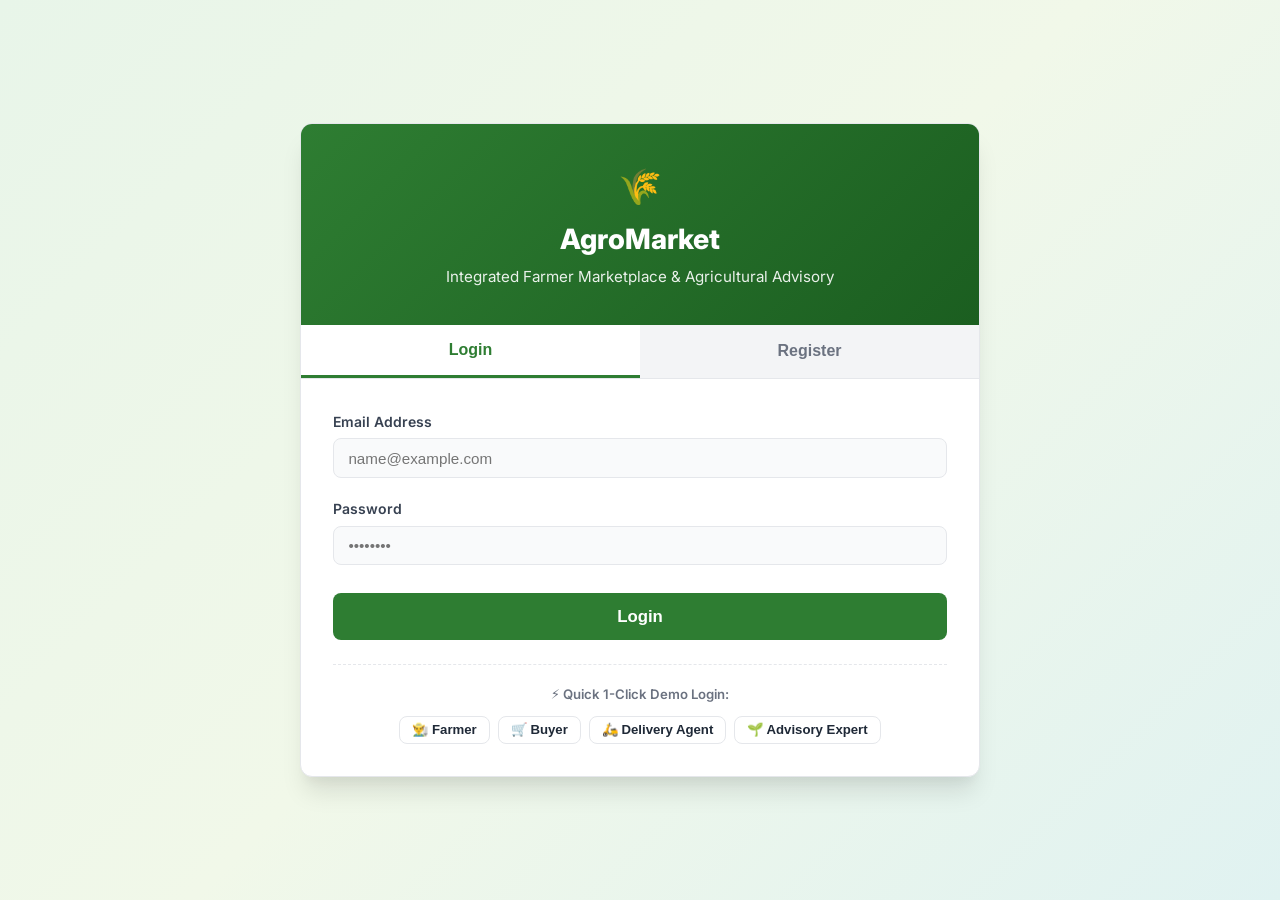
==== frontend/advisory-dashboard.html @ d8b41f94 "Initial commit" ====
<!DOCTYPE html>
<html lang="en">
<head>
  <meta charset="UTF-8">
  <meta name="viewport" content="width=device-width, initial-scale=1.0">
  <title>Agricultural Advisory Panel - AgroMarket</title>
  <link rel="stylesheet" href="css/style.css">
  <link rel="stylesheet" href="css/dashboard.css">
  <link rel="preconnect" href="https://fonts.googleapis.com">
  <link rel="preconnect" href="https://fonts.gstatic.com" crossorigin>
  <link href="https://fonts.googleapis.com/css2?family=Inter:wght@400;500;600;700;800&display=swap" rel="stylesheet">
</head>
<body>

  <!-- Navbar -->
  <nav class="navbar">
    <div class="nav-container">
      <a href="index.html" class="brand-logo">
        <div class="leaf-icon">🌾</div>
        <span data-i18n="platform_name">AgroMarket</span>
      </a>

      <div class="nav-actions">
        <!-- Language Switcher -->
        <div class="lang-select-wrap">
          <span>🌐</span>
          <select id="lang-select">
            <option value="en">English</option>
            <option value="hi">हिन्दी</option>
            <option value="ta">தமிழ்</option>
            <option value="te">తెలుగు</option>
          </select>
        </div>

        <div class="user-badge">
          <span class="role-pill role-advisory" data-i18n="role_advisory">Advisor</span>
          <span id="advisor-name-display" style="font-weight:700;">Advisor</span>
          <button onclick="Auth.logout()" class="btn btn-outline btn-sm" data-i18n="logout">Logout</button>
        </div>
      </div>
    </div>
  </nav>

  <!-- Main Container -->
  <div class="dashboard-container">
    
    <div class="dashboard-header">
      <div class="dashboard-title">
        <h2 data-i18n="advisory_portal">Agricultural Advisory Panel</h2>
        <p>Answer farmer & buyer questions, provide disease diagnosis, and monitor district microclimate.</p>
      </div>
      <div>
        <span style="font-size:0.875rem; color:#64748b;">Specialization: <strong id="advisor-specialization-display" style="color:var(--dark);">Agronomist</strong></span>
      </div>
    </div>

    <!-- Metrics Row -->
    <div class="metrics-grid">
      <div class="metric-card">
        <div class="metric-info">
          <h4>Open Inquiries</h4>
          <div class="metric-value" id="open-queries-count" style="color:#d97706;">0</div>
          <div class="metric-subtext">Awaiting scientific reply</div>
        </div>
        <div class="metric-icon icon-amber">❓</div>
      </div>

      <div class="metric-card">
        <div class="metric-info">
          <h4>Resolved Queries</h4>
          <div class="metric-value" id="answered-queries-count" style="color:#16a34a;">0</div>
          <div class="metric-subtext">Guidance provided</div>
        </div>
        <div class="metric-icon icon-green">✓</div>
      </div>

      <div class="metric-card">
        <div class="metric-info">
          <h4>Target Crops</h4>
          <div class="metric-value">All</div>
          <div class="metric-subtext">Horticulture & field crops</div>
        </div>
        <div class="metric-icon icon-blue">🌱</div>
      </div>

      <div class="metric-card">
        <div class="metric-info">
          <h4>Advisory Status</h4>
          <div class="metric-value" style="font-size:1.4rem; color:#16a34a;">Active</div>
          <div class="metric-subtext">District Ag Expert</div>
        </div>
        <div class="metric-icon icon-purple">🎓</div>
      </div>
    </div>

    <!-- Navigation Tabs -->
    <div class="tab-nav">
      <button class="tab-btn active" data-tab="tab-open-queries">Pending Queries (<span id="open-queries-badge">!</span>)</button>
      <button class="tab-btn" data-tab="tab-answered-queries">Answered Guidance History</button>
      <button class="tab-btn" data-tab="tab-advisory-weather" data-i18n="weather_widget_title">District Weather & Alerts</button>
    </div>

    <!-- 1. TAB: OPEN QUERIES -->
    <div id="tab-open-queries" class="tab-content active">
      <div id="open-queries-container">
        <!-- Rendered open questions -->
      </div>
    </div>

    <!-- 2. TAB: ANSWERED QUERIES -->
    <div id="tab-answered-queries" class="tab-content">
      <div id="answered-queries-container">
        <!-- Rendered answered questions -->
      </div>
    </div>

    <!-- 3. TAB: WEATHER -->
    <div id="tab-advisory-weather" class="tab-content">
      <div class="dashboard-grid">
        <div id="advisory-weather-widget">
          <!-- Weather card -->
        </div>

        <div class="panel">
          <div class="panel-header">
            <h3>Climate Advisories for Farmers</h3>
          </div>
          <div class="panel-body" style="font-size:0.925rem; line-height:1.6; color:#334155;">
            <p style="margin-bottom:1rem;">
              🌧️ <strong>Monsoon & Precipitation:</strong> Ensure adequate drainage channels are cleared around root-sensitive crops such as tomatoes and chillies to prevent root rot (Phytophthora).
            </p>
            <p style="margin-bottom:1rem;">
              🐛 <strong>Pest Forecast:</strong> High humidity conditions increase susceptibility to powdery mildew and aphid outbreaks. Recommend preventive sprays of 5% Neem Seed Kernel Extract (NSKE).
            </p>
            <p>
              🌾 <strong>Harvesting Guidelines:</strong> Harvest pulses and grains during dry midday hours to ensure moisture content remains below 12% for safe storage.
            </p>
          </div>
        </div>
      </div>
    </div>

  </div>

  <!-- REPLY MODAL -->
  <div class="modal-overlay" id="reply-modal">
    <div class="modal-box">
      <div class="modal-header">
        <h3 data-i18n="answer_query">Provide Agricultural Solution</h3>
        <button class="modal-close" onclick="closeModal('reply-modal')">&times;</button>
      </div>
      <form id="advisory-reply-form">
        <div class="modal-body">
          <div style="background:#f8fafc; padding:1rem; border-radius:8px; margin-bottom:1.25rem; border:1px solid #e2e8f0;">
            <strong id="reply-query-subject" style="color:#1e293b; font-size:1.05rem; display:block; margin-bottom:0.25rem;">Subject</strong>
            <span style="font-size:0.825rem; color:#64748b;">Question from <strong id="reply-query-asker">User</strong></span>
          </div>

          <div class="form-group">
            <label class="form-label" data-i18n="write_reply">Your Expert Solution & Treatment:</label>
            <textarea id="reply-text-input" class="form-control" rows="6" placeholder="Specify disease name, recommended organic spray/dosage (e.g. Neem oil 5ml/L), irrigation changes, or soil treatments..." required></textarea>
          </div>
        </div>
        <div class="modal-footer">
          <button type="button" class="btn btn-outline" onclick="closeModal('reply-modal')" data-i18n="cancel">Cancel</button>
          <button type="submit" class="btn btn-primary" data-i18n="send_reply">Submit Recommendation</button>
        </div>
      </form>
    </div>
  </div>

  <script src="js/translations.js"></script>
  <script src="js/app.js"></script>
  <script src="js/weather.js"></script>
  <script src="js/advisory.js"></script>
</body>
</html>
---- frontend/css/style.css ----
/* ==========================================================================
   AgroMarket - Main Platform Stylesheet
   Modern Agricultural Theme & Design System
   ========================================================================== */

:root {
  --primary: #2e7d32;
  --primary-hover: #1b5e20;
  --primary-light: #e8f5e9;
  --secondary: #f57f17;
  --secondary-hover: #e65100;
  --secondary-light: #fff8e1;
  --accent: #00897b;
  --dark: #1f2937;
  --dark-light: #374151;
  --gray-bg: #f4f6f8;
  --card-bg: #ffffff;
  --border: #e5e7eb;
  --text-primary: #111827;
  --text-secondary: #6b7280;
  --text-muted: #9ca3af;
  --danger: #dc2626;
  --danger-light: #fee2e2;
  --success: #16a34a;
  --info: #0284c7;
  --warning: #d97706;
  --shadow-sm: 0 1px 2px 0 rgba(0, 0, 0, 0.05);
  --shadow: 0 4px 6px -1px rgba(0, 0, 0, 0.1), 0 2px 4px -1px rgba(0, 0, 0, 0.06);
  --shadow-lg: 0 10px 15px -3px rgba(0, 0, 0, 0.1), 0 4px 6px -2px rgba(0, 0, 0, 0.05);
  --radius: 12px;
  --radius-sm: 8px;
  --transition: all 0.25s cubic-bezier(0.4, 0, 0.2, 1);
}

* {
  margin: 0;
  padding: 0;
  box-sizing: border-box;
}

body {
  font-family: 'Inter', system-ui, -apple-system, BlinkMacSystemFont, 'Segoe UI', Roboto, Oxygen, Ubuntu, Cantarell, sans-serif;
  background-color: var(--gray-bg);
  color: var(--text-primary);
  line-height: 1.5;
  min-height: 100vh;
  display: flex;
  flex-direction: column;
}

a {
  color: var(--primary);
  text-decoration: none;
  transition: var(--transition);
}

a:hover {
  color: var(--primary-hover);
}

/* -------------------------------- NAVBAR -------------------------------- */
.navbar {
  background: #ffffff;
  box-shadow: var(--shadow-sm);
  position: sticky;
  top: 0;
  z-index: 1000;
  border-bottom: 1px solid var(--border);
}

.nav-container {
  max-width: 1300px;
  margin: 0 auto;
  padding: 0.85rem 1.5rem;
  display: flex;
  align-items: center;
  justify-content: space-between;
}

.brand-logo {
  display: flex;
  align-items: center;
  gap: 0.65rem;
  font-size: 1.4rem;
  font-weight: 800;
  color: var(--primary);
  letter-spacing: -0.5px;
}

.brand-logo .leaf-icon {
  background: var(--primary);
  color: white;
  width: 38px;
  height: 38px;
  display: flex;
  align-items: center;
  justify-content: center;
  border-radius: 10px;
  font-size: 1.25rem;
}

.nav-links {
  display: flex;
  align-items: center;
  gap: 1.25rem;
}

.nav-links a {
  color: var(--dark-light);
  font-weight: 500;
  font-size: 0.95rem;
  padding: 0.4rem 0.75rem;
  border-radius: var(--radius-sm);
}

.nav-links a:hover,
.nav-links a.active {
  color: var(--primary);
  background: var(--primary-light);
}

.nav-actions {
  display: flex;
  align-items: center;
  gap: 1rem;
}

/* Language Switcher */
.lang-select-wrap {
  display: flex;
  align-items: center;
  gap: 0.35rem;
  background: var(--primary-light);
  padding: 0.35rem 0.75rem;
  border-radius: 20px;
  border: 1px solid #c8e6c9;
}

.lang-select-wrap select {
  background: transparent;
  border: none;
  font-weight: 600;
  font-size: 0.875rem;
  color: var(--primary-hover);
  cursor: pointer;
  outline: none;
}

/* Buttons */
.btn {
  display: inline-flex;
  align-items: center;
  justify-content: center;
  gap: 0.5rem;
  padding: 0.6rem 1.25rem;
  font-size: 0.925rem;
  font-weight: 600;
  border-radius: var(--radius-sm);
  border: none;
  cursor: pointer;
  transition: var(--transition);
  text-decoration: none;
}

.btn-primary {
  background: var(--primary);
  color: white;
}

.btn-primary:hover {
  background: var(--primary-hover);
  transform: translateY(-1px);
  box-shadow: var(--shadow);
}

.btn-secondary {
  background: var(--secondary);
  color: white;
}

.btn-secondary:hover {
  background: var(--secondary-hover);
}

.btn-outline {
  background: transparent;
  border: 1.5px solid var(--border);
  color: var(--dark);
}

.btn-outline:hover {
  border-color: var(--primary);
  color: var(--primary);
  background: var(--primary-light);
}

.btn-sm {
  padding: 0.35rem 0.75rem;
  font-size: 0.825rem;
}

.btn-danger {
  background: var(--danger);
  color: white;
}

.btn-danger:hover {
  background: #b91c1c;
}

.btn-success {
  background: var(--success);
  color: white;
}

/* User Profile Badge */
.user-badge {
  display: flex;
  align-items: center;
  gap: 0.75rem;
  background: #f9fafb;
  border: 1px solid var(--border);
  padding: 0.35rem 0.85rem;
  border-radius: 30px;
}

.user-badge .role-pill {
  font-size: 0.725rem;
  font-weight: 700;
  text-transform: uppercase;
  padding: 0.2rem 0.5rem;
  border-radius: 12px;
}

.role-farmer { background: #dcfce7; color: #166534; }
.role-buyer { background: #dbeafe; color: #1e40af; }
.role-delivery { background: #fef3c7; color: #92400e; }
.role-advisory { background: #f3e8ff; color: #6b21a8; }

/* -------------------------------- HERO / LANDING -------------------------------- */
.hero {
  background: linear-gradient(rgba(20, 83, 45, 0.85), rgba(20, 83, 45, 0.9)), url('https://images.unsplash.com/photo-1500937386664-56d1dfef3854?w=1600&auto=format&fit=crop&q=80') center/cover no-repeat;
  color: white;
  padding: 5rem 1.5rem;
  text-align: center;
}

.hero-content {
  max-width: 860px;
  margin: 0 auto;
}

.hero h1 {
  font-size: 2.75rem;
  font-weight: 800;
  line-height: 1.2;
  margin-bottom: 1.25rem;
}

.hero p {
  font-size: 1.2rem;
  opacity: 0.92;
  margin-bottom: 2rem;
}

.hero-actions {
  display: flex;
  justify-content: center;
  gap: 1rem;
  flex-wrap: wrap;
}

/* Features Grid */
.features-section {
  max-width: 1250px;
  margin: -3rem auto 4rem auto;
  padding: 0 1.5rem;
}

.role-cards-grid {
  display: grid;
  grid-template-columns: repeat(auto-fit, minmax(260px, 1fr));
  gap: 1.5rem;
}

.role-card {
  background: white;
  border-radius: var(--radius);
  padding: 2rem 1.5rem;
  text-align: center;
  box-shadow: var(--shadow);
  border: 1px solid var(--border);
  transition: var(--transition);
  display: flex;
  flex-direction: column;
  align-items: center;
}

.role-card:hover {
  transform: translateY(-6px);
  box-shadow: var(--shadow-lg);
  border-color: var(--primary);
}

.role-card .icon-box {
  width: 65px;
  height: 65px;
  border-radius: 16px;
  display: flex;
  align-items: center;
  justify-content: center;
  font-size: 2rem;
  margin-bottom: 1.25rem;
}

.role-card h3 {
  font-size: 1.25rem;
  margin-bottom: 0.5rem;
  color: var(--dark);
}

.role-card p {
  color: var(--text-secondary);
  font-size: 0.925rem;
  margin-bottom: 1.5rem;
  flex-grow: 1;
}

/* -------------------------------- MODALS -------------------------------- */
.modal-overlay {
  position: fixed;
  top: 0;
  left: 0;
  right: 0;
  bottom: 0;
  background: rgba(0, 0, 0, 0.55);
  backdrop-filter: blur(4px);
  display: none;
  align-items: center;
  justify-content: center;
  z-index: 2000;
  padding: 1rem;
}

.modal-overlay.active {
  display: flex;
}

.modal-box {
  background: white;
  border-radius: var(--radius);
  width: 100%;
  max-width: 550px;
  max-height: 90vh;
  overflow-y: auto;
  box-shadow: var(--shadow-lg);
  position: relative;
  animation: modalFadeIn 0.25s ease-out;
}

@keyframes modalFadeIn {
  from { opacity: 0; transform: scale(0.95); }
  to { opacity: 1; transform: scale(1); }
}

.modal-header {
  padding: 1.25rem 1.5rem;
  border-bottom: 1px solid var(--border);
  display: flex;
  align-items: center;
  justify-content: space-between;
}

.modal-header h3 {
  font-size: 1.2rem;
  color: var(--dark);
}

.modal-close {
  background: transparent;
  border: none;
  font-size: 1.5rem;
  cursor: pointer;
  color: var(--text-muted);
  transition: var(--transition);
}

.modal-close:hover {
  color: var(--danger);
}

.modal-body {
  padding: 1.5rem;
}

.modal-footer {
  padding: 1rem 1.5rem;
  border-top: 1px solid var(--border);
  display: flex;
  justify-content: flex-end;
  gap: 0.75rem;
  background: #f9fafb;
  border-radius: 0 0 var(--radius) var(--radius);
}

/* Toast Notifications */
#toast-container {
  position: fixed;
  bottom: 2rem;
  right: 2rem;
  z-index: 3000;
  display: flex;
  flex-direction: column;
  gap: 0.65rem;
  max-width: 380px;
}

.toast {
  background: white;
  color: var(--dark);
  padding: 0.9rem 1.2rem;
  border-radius: var(--radius-sm);
  box-shadow: var(--shadow-lg);
  border-left: 4px solid var(--primary);
  display: flex;
  align-items: center;
  gap: 0.75rem;
  font-size: 0.9rem;
  animation: toastSlideIn 0.3s ease-out;
}

.toast-success { border-left-color: var(--success); }
.toast-error { border-left-color: var(--danger); }
.toast-info { border-left-color: var(--info); }

@keyframes toastSlideIn {
  from { transform: translateX(100%); opacity: 0; }
  to { transform: translateX(0); opacity: 1; }
}

/* Footer */
footer {
  margin-top: auto;
  background: #111827;
  color: #9ca3af;
  padding: 2.5rem 1.5rem;
  text-align: center;
  font-size: 0.9rem;
  border-top: 1px solid #1f2937;
}

footer a {
  color: #d1d5db;
}

footer a:hover {
  color: white;
}
---- frontend/css/dashboard.css ----
/* ==========================================================================
   AgroMarket - Dashboard Common Stylesheet (dashboard.css)
   ========================================================================== */

.dashboard-container {
  max-width: 1300px;
  margin: 1.5rem auto 3rem auto;
  padding: 0 1.5rem;
  width: 100%;
}

.dashboard-header {
  display: flex;
  align-items: center;
  justify-content: space-between;
  margin-bottom: 2rem;
  flex-wrap: wrap;
  gap: 1rem;
}

.dashboard-title h2 {
  font-size: 1.85rem;
  font-weight: 800;
  color: var(--dark);
  letter-spacing: -0.5px;
}

.dashboard-title p {
  color: var(--text-secondary);
  font-size: 0.95rem;
}

.dashboard-actions {
  display: flex;
  align-items: center;
  gap: 0.75rem;
  flex-wrap: wrap;
}

/* Metrics Row */
.metrics-grid {
  display: grid;
  grid-template-columns: repeat(auto-fit, minmax(230px, 1fr));
  gap: 1.25rem;
  margin-bottom: 2rem;
}

.metric-card {
  background: white;
  border-radius: var(--radius);
  padding: 1.25rem 1.5rem;
  border: 1px solid var(--border);
  box-shadow: var(--shadow-sm);
  display: flex;
  align-items: center;
  justify-content: space-between;
  transition: var(--transition);
}

.metric-card:hover {
  box-shadow: var(--shadow);
  transform: translateY(-2px);
}

.metric-info h4 {
  font-size: 0.85rem;
  font-weight: 600;
  color: var(--text-secondary);
  text-transform: uppercase;
  letter-spacing: 0.5px;
  margin-bottom: 0.35rem;
}

.metric-info .metric-value {
  font-size: 1.85rem;
  font-weight: 800;
  color: var(--dark);
  line-height: 1;
}

.metric-info .metric-subtext {
  font-size: 0.8rem;
  color: var(--text-muted);
  margin-top: 0.35rem;
}

.metric-icon {
  width: 50px;
  height: 50px;
  border-radius: 12px;
  display: flex;
  align-items: center;
  justify-content: center;
  font-size: 1.5rem;
}

.icon-green { background: #dcfce7; color: #16a34a; }
.icon-amber { background: #fef3c7; color: #d97706; }
.icon-blue { background: #e0f2fe; color: #0284c7; }
.icon-purple { background: #f3e8ff; color: #7c3aed; }

/* Dashboard Sections / Panels */
.dashboard-grid {
  display: grid;
  grid-template-columns: 2fr 1fr;
  gap: 1.5rem;
  margin-bottom: 2rem;
}

@media (max-width: 950px) {
  .dashboard-grid {
    grid-template-columns: 1fr;
  }
}

.panel {
  background: white;
  border-radius: var(--radius);
  border: 1px solid var(--border);
  box-shadow: var(--shadow-sm);
  overflow: hidden;
}

.panel-header {
  padding: 1.25rem 1.5rem;
  border-bottom: 1px solid var(--border);
  display: flex;
  align-items: center;
  justify-content: space-between;
}

.panel-header h3 {
  font-size: 1.15rem;
  font-weight: 700;
  color: var(--dark);
}

.panel-body {
  padding: 1.5rem;
}

/* Tabs inside Dashboard */
.tab-nav {
  display: flex;
  gap: 0.5rem;
  border-bottom: 1px solid var(--border);
  margin-bottom: 1.5rem;
}

.tab-btn {
  background: transparent;
  border: none;
  padding: 0.75rem 1.25rem;
  font-size: 0.95rem;
  font-weight: 600;
  color: var(--text-secondary);
  cursor: pointer;
  border-bottom: 3px solid transparent;
  transition: var(--transition);
}

.tab-btn:hover {
  color: var(--primary);
}

.tab-btn.active {
  color: var(--primary);
  border-bottom-color: var(--primary);
}

.tab-content {
  display: none;
}

.tab-content.active {
  display: block;
}

/* Data Tables */
.table-responsive {
  width: 100%;
  overflow-x: auto;
}

.data-table {
  width: 100%;
  border-collapse: collapse;
  text-align: left;
  font-size: 0.925rem;
}

.data-table th {
  background: #f9fafb;
  padding: 0.85rem 1rem;
  font-weight: 700;
  color: var(--text-secondary);
  border-bottom: 1px solid var(--border);
  text-transform: uppercase;
  font-size: 0.775rem;
  letter-spacing: 0.5px;
}

.data-table td {
  padding: 1rem;
  border-bottom: 1px solid var(--border);
  color: var(--dark-light);
}

.data-table tbody tr:hover {
  background: #fdfdfd;
}

/* Status Badges */
.badge {
  display: inline-block;
  padding: 0.25rem 0.65rem;
  border-radius: 20px;
  font-size: 0.75rem;
  font-weight: 700;
  text-transform: uppercase;
  letter-spacing: 0.3px;
}

.badge-placed { background: #fef3c7; color: #92400e; }
.badge-accepted { background: #dbeafe; color: #1e40af; }
.badge-pickup { background: #e0e7ff; color: #4338ca; }
.badge-delivering { background: #fce7f3; color: #9d174d; }
.badge-delivered { background: #dcfce7; color: #166534; }
.badge-cancelled { background: #fee2e2; color: #991b1b; }
.badge-paid { background: #d1fae5; color: #065f46; }

/* Product Cards Grid (for Buyer & Farmer views) */
.product-grid {
  display: grid;
  grid-template-columns: repeat(auto-fill, minmax(260px, 1fr));
  gap: 1.5rem;
}

.product-card {
  background: white;
  border-radius: var(--radius);
  border: 1px solid var(--border);
  overflow: hidden;
  box-shadow: var(--shadow-sm);
  transition: var(--transition);
  display: flex;
  flex-direction: column;
}

.product-card:hover {
  transform: translateY(-4px);
  box-shadow: var(--shadow);
}

.product-img-wrap {
  position: relative;
  width: 100%;
  height: 180px;
  background: #e2e8f0;
}

.product-img-wrap img {
  width: 100%;
  height: 100%;
  object-fit: cover;
}

.product-badge {
  position: absolute;
  top: 10px;
  right: 10px;
  background: rgba(0, 0, 0, 0.7);
  color: white;
  font-size: 0.75rem;
  font-weight: 600;
  padding: 0.2rem 0.6rem;
  border-radius: 12px;
  backdrop-filter: blur(4px);
}

.product-info {
  padding: 1.25rem;
  display: flex;
  flex-direction: column;
  flex-grow: 1;
}

.product-district {
  font-size: 0.8rem;
  color: var(--text-muted);
  display: flex;
  align-items: center;
  gap: 0.35rem;
  margin-bottom: 0.3rem;
}

.product-title {
  font-size: 1.1rem;
  font-weight: 700;
  color: var(--dark);
  margin-bottom: 0.4rem;
}

.product-desc {
  font-size: 0.85rem;
  color: var(--text-secondary);
  margin-bottom: 1rem;
  display: -webkit-box;
  -webkit-line-clamp: 2;
  -webkit-box-orient: vertical;
  overflow: hidden;
}

.product-price-row {
  margin-top: auto;
  display: flex;
  align-items: center;
  justify-content: space-between;
  padding-top: 0.75rem;
  border-top: 1px solid var(--border);
}

.product-price {
  font-size: 1.35rem;
  font-weight: 800;
  color: var(--primary);
}

.product-stock {
  font-size: 0.8rem;
  font-weight: 600;
  color: var(--secondary);
}

/* Weather Widget */
.weather-card {
  background: linear-gradient(135deg, #0284c7 0%, #0369a1 100%);
  color: white;
  border-radius: var(--radius);
  padding: 1.5rem;
  box-shadow: var(--shadow);
}

.weather-header {
  display: flex;
  justify-content: space-between;
  align-items: flex-start;
  margin-bottom: 1rem;
}

.weather-location {
  font-size: 1.25rem;
  font-weight: 700;
}

.weather-date {
  font-size: 0.825rem;
  opacity: 0.85;
}

.weather-main {
  display: flex;
  align-items: center;
  justify-content: space-between;
  margin-bottom: 1.25rem;
}

.weather-temp {
  font-size: 2.85rem;
  font-weight: 800;
  line-height: 1;
}

.weather-condition {
  font-size: 1rem;
  font-weight: 500;
  text-align: right;
}

.weather-advisory-box {
  background: rgba(255, 255, 255, 0.15);
  backdrop-filter: blur(4px);
  padding: 0.85rem 1rem;
  border-radius: var(--radius-sm);
  font-size: 0.85rem;
  line-height: 1.4;
  border-left: 3px solid #fef08a;
}

/* Google Maps / Delivery Route Card */
.route-card {
  background: #f8fafc;
  border-radius: var(--radius-sm);
  border: 1px solid var(--border);
  padding: 1.25rem;
  margin-bottom: 1rem;
}

.route-stop {
  display: flex;
  align-items: flex-start;
  gap: 0.85rem;
  margin-bottom: 0.85rem;
}

.route-stop:last-child {
  margin-bottom: 0;
}

.stop-marker {
  width: 28px;
  height: 28px;
  border-radius: 50%;
  display: flex;
  align-items: center;
  justify-content: center;
  font-size: 0.8rem;
  font-weight: 800;
  flex-shrink: 0;
}

.marker-pickup { background: #dcfce7; color: #166534; }
.marker-dropoff { background: #fee2e2; color: #991b1b; }

.stop-details h5 {
  font-size: 0.875rem;
  font-weight: 700;
  color: var(--dark);
}

.stop-details p {
  font-size: 0.825rem;
  color: var(--text-secondary);
}

/* OTP Big Display & Input */
.otp-display-badge {
  font-size: 1.75rem;
  font-weight: 900;
  letter-spacing: 6px;
  color: #1e40af;
  background: #eff6ff;
  padding: 0.5rem 1.25rem;
  border-radius: var(--radius-sm);
  border: 2px dashed #93c5fd;
  display: inline-block;
}

.otp-input-field {
  font-size: 1.75rem;
  font-weight: 800;
  letter-spacing: 8px;
  text-align: center;
  padding: 0.65rem;
  width: 220px;
  margin: 0 auto;
}

/* =========================================================
   AGROMARKET - ADD PRODUCT MODAL
   ========================================================= */

#product-modal .modal-box {
  width: min(680px, 92vw);
  max-height: 90vh;
  background: #ffffff;
  border-radius: 18px;
  overflow: hidden;
  box-shadow: 0 20px 60px rgba(0, 0, 0, 0.20);
}

/* Header */

#product-modal .modal-header {
  padding: 22px 28px;
  display: flex;
  align-items: center;
  justify-content: space-between;
  border-bottom: 1px solid #e5e7eb;
  background: #ffffff;
}

#product-modal .modal-header h3 {
  margin: 0;
  font-size: 22px;
  font-weight: 700;
  color: #1f2937;
}

#product-modal .modal-close {
  width: 36px;
  height: 36px;
  border: none;
  background: transparent;
  border-radius: 8px;
  font-size: 24px;
  color: #94a3b8;
  cursor: pointer;
  transition: 0.2s;
}

#product-modal .modal-close:hover {
  background: #f1f5f9;
  color: #334155;
}

/* Body */

#product-modal .modal-body {
  padding: 24px 28px;
  max-height: 58vh;
  overflow-y: auto;
}

/* Form */

#product-modal .form-group {
  margin-bottom: 18px;
}

#product-modal .form-row {
  display: grid;
  grid-template-columns: 1fr 1fr;
  gap: 18px;
}

/* Labels */

#product-modal .form-label {
  display: block;
  margin-bottom: 7px;
  font-size: 14px;
  font-weight: 600;
  color: #374151;
}

/* Inputs */

#product-modal .form-control {
  width: 100%;
  height: 44px;
  box-sizing: border-box;

  padding: 10px 13px;

  border: 1px solid #d9e2dc;
  border-radius: 9px;

  background: #f9fbf9;
  color: #1f2937;

  font-family: inherit;
  font-size: 14px;

  outline: none;
  transition: all 0.2s ease;
}

/* Textarea */

#product-modal textarea.form-control {
  height: auto;
  min-height: 95px;
  resize: vertical;
  line-height: 1.5;
}

/* Placeholder */

#product-modal .form-control::placeholder {
  color: #9ca3af;
}

/* Focus */

#product-modal .form-control:focus {
  border-color: #2e7d32;
  background: #ffffff;
  box-shadow: 0 0 0 3px rgba(46, 125, 50, 0.10);
}

/* Select */

#product-modal select.form-control {
  cursor: pointer;
}

/* Footer */

#product-modal .modal-footer {
  display: flex;
  justify-content: flex-end;
  align-items: center;
  gap: 12px;

  padding: 16px 28px;

  background: #f8faf8;
  border-top: 1px solid #e5e7eb;
}

/* Cancel Button */

#product-modal .modal-footer .btn-outline {
  height: 42px;
  padding: 0 20px;

  border: 1px solid #d9e2dc;
  border-radius: 9px;

  background: #ffffff;
  color: #374151;

  font-weight: 600;
  cursor: pointer;
  transition: 0.2s;
}

#product-modal .modal-footer .btn-outline:hover {
  background: #f1f5f2;
}

/* Save Button */

#product-modal .modal-footer .btn-primary {
  height: 42px;
  padding: 0 24px;

  border: none;
  border-radius: 9px;

  background: #2e7d32;
  color: #ffffff;

  font-weight: 600;
  cursor: pointer;
  transition: all 0.2s ease;
}

#product-modal .modal-footer .btn-primary:hover {
  background: #256b29;
  transform: translateY(-1px);
}

/* Mobile */

@media (max-width: 600px) {

  #product-modal .modal-box {
    width: 94vw;
    border-radius: 14px;
  }

  #product-modal .modal-header {
    padding: 18px 20px;
  }

  #product-modal .modal-header h3 {
    font-size: 19px;
  }

  #product-modal .modal-body {
    padding: 20px;
  }

  #product-modal .form-row {
    grid-template-columns: 1fr;
    gap: 0;
  }

  #product-modal .modal-footer {
    padding: 14px 20px;
  }

  #product-modal .modal-footer button {
    flex: 1;
  }
}

/* =========================================================
   AGROMARKET - BUYER CART MODAL UI
   ========================================================= */

/* Cart Modal */

#cart-modal .modal-box {
  width: min(680px, 94vw);
  max-height: 90vh;
  background: #ffffff;
  border-radius: 20px;
  overflow: hidden;
  box-shadow: 0 25px 70px rgba(0, 0, 0, 0.22);
}

/* Header */

#cart-modal .modal-header {
  padding: 22px 28px;
  display: flex;
  align-items: center;
  justify-content: space-between;
  border-bottom: 1px solid #e5e7eb;
  background: #ffffff;
}

#cart-modal .modal-header h3 {
  margin: 0;
  color: #1f2937;
  font-size: 22px;
  font-weight: 800;
}

#cart-modal .modal-close {
  width: 36px;
  height: 36px;
  border: none;
  border-radius: 9px;
  background: transparent;
  color: #94a3b8;
  font-size: 25px;
  cursor: pointer;
  transition: 0.2s ease;
}

#cart-modal .modal-close:hover {
  background: #f1f5f9;
  color: #334155;
}

/* Body */

#cart-modal .modal-body {
  padding: 24px 28px;
  max-height: 60vh;
  overflow-y: auto;
}

/* Cart Items Container */

#cart-items-body {
  max-height: 300px !important;
  margin-bottom: 22px !important;
  padding-right: 4px;
}

/* Individual Cart Item */

#cart-modal .cart-item {
  display: flex;
  align-items: center;
  justify-content: space-between;
  gap: 16px;
  padding: 16px 0;
  border-bottom: 1px solid #edf1ee;
}

#cart-modal .cart-item:last-child {
  border-bottom: none;
}

/* Product Information */

#cart-modal .cart-item-info {
  min-width: 0;
  flex: 1;
}

#cart-modal .cart-item-name {
  display: block;
  color: #1f2937;
  font-size: 15px;
  font-weight: 700;
  margin-bottom: 5px;
}

#cart-modal .cart-item-price {
  color: #64748b;
  font-size: 13px;
}

/* Item Right Section */

#cart-modal .cart-item-actions {
  display: flex;
  align-items: center;
  justify-content: flex-end;
  gap: 12px;
  flex-wrap: wrap;
}

#cart-modal .cart-item-quantity {
  padding: 6px 10px;
  border-radius: 7px;
  background: #f1f5f3;
  color: #475569;
  font-size: 13px;
  font-weight: 600;
  white-space: nowrap;
}

#cart-modal .cart-item-total {
  color: #2e7d32;
  font-size: 15px;
  font-weight: 800;
  white-space: nowrap;
}

/* Remove Button */

#cart-modal .cart-remove-btn {
  width: 30px;
  height: 30px;
  border: 1px solid #fecaca;
  border-radius: 7px;
  background: #fff1f2;
  color: #dc2626;
  font-size: 13px;
  font-weight: 700;
  cursor: pointer;
  transition: 0.2s ease;
}

#cart-modal .cart-remove-btn:hover {
  background: #fee2e2;
  border-color: #fca5a5;
  transform: scale(1.05);
}

/* Empty Cart */

#cart-modal .empty-cart {
  text-align: center;
  padding: 42px 20px;
  color: #94a3b8;
}

#cart-modal .empty-cart-icon {
  font-size: 42px;
  margin-bottom: 12px;
}

#cart-modal .empty-cart h4 {
  margin: 0 0 6px;
  color: #475569;
  font-size: 17px;
}

#cart-modal .empty-cart p {
  margin: 0;
  font-size: 14px;
}

/* Bill Breakdown */

#cart-modal .bill-breakdown {
  padding: 18px;
  background: #f8faf9;
  border: 1px solid #e2e8e3;
  border-radius: 14px;
}

#cart-modal .bill-row {
  display: flex;
  justify-content: space-between;
  align-items: center;
  gap: 15px;
  margin-bottom: 12px;
  color: #64748b;
  font-size: 14px;
}

#cart-modal .bill-row strong {
  color: #334155;
  font-weight: 600;
}

#cart-modal .bill-total-row {
  display: flex;
  justify-content: space-between;
  align-items: center;
  gap: 15px;
  padding-top: 15px;
  margin-top: 6px;
  border-top: 1px solid #cbd5e1;
  color: #1f2937;
  font-size: 17px;
  font-weight: 800;
}

#cart-modal #bill-grand-total {
  color: #2e7d32;
  font-size: 20px;
}

/* Footer */

#cart-modal .modal-footer {
  display: flex;
  justify-content: flex-end;
  align-items: center;
  gap: 12px;
  padding: 17px 28px;
  background: #f8faf8;
  border-top: 1px solid #e5e7eb;
}

/* Checkout Button */

#cart-modal #checkout-btn {
  min-height: 44px;
  padding: 0 22px;
  border: none;
  border-radius: 9px;
  background: #2e7d32;
  color: white;
  font-weight: 700;
  cursor: pointer;
  transition: 0.2s ease;
}

#cart-modal #checkout-btn:hover:not(:disabled) {
  background: #256b29;
  transform: translateY(-1px);
}

#cart-modal #checkout-btn:disabled {
  opacity: 0.5;
  cursor: not-allowed;
}

/* Close Button */

#cart-modal .modal-footer .btn-outline {
  min-height: 44px;
  padding: 0 20px;
  border: 1px solid #d1d5db;
  border-radius: 9px;
  background: white;
  color: #374151;
  font-weight: 600;
  cursor: pointer;
}

/* Responsive */

@media (max-width: 600px) {

  #cart-modal .modal-box {
    width: 95vw;
    border-radius: 15px;
  }

  #cart-modal .modal-header {
    padding: 18px 20px;
  }

  #cart-modal .modal-header h3 {
    font-size: 19px;
  }

  #cart-modal .modal-body {
    padding: 20px;
  }

  #cart-modal .modal-footer {
    padding: 14px 20px;
  }

  #cart-modal .cart-item {
    align-items: flex-start;
    flex-direction: column;
    gap: 10px;
  }

  #cart-modal .cart-item-actions {
    width: 100%;
    justify-content: space-between;
  }

  #cart-modal .modal-footer button {
    flex: 1;
  }
}

/* =========================================================
   MODERN CHECKOUT MODAL
   ========================================================= */

#checkout-modal .modal-box {
  width: min(650px, 94vw);
  max-height: 92vh;
  background: #ffffff;
  border-radius: 20px;
  overflow: hidden;
  box-shadow: 0 25px 80px rgba(15, 23, 42, 0.25);
  animation: checkoutSlideIn 0.25s ease;
}

@keyframes checkoutSlideIn {
  from {
    opacity: 0;
    transform: translateY(25px) scale(0.98);
  }

  to {
    opacity: 1;
    transform: translateY(0) scale(1);
  }
}

/* Header */

#checkout-modal .modal-header {
  padding: 22px 28px;
  background: linear-gradient(135deg, #166534, #2e7d32);
  color: #ffffff;
  border: none;
}

#checkout-modal .modal-header h3 {
  margin: 0;
  color: #ffffff;
  font-size: 1.25rem;
  font-weight: 800;
}

#checkout-modal .modal-close {
  width: 34px;
  height: 34px;
  border: none;
  border-radius: 8px;
  background: rgba(255, 255, 255, 0.15);
  color: #ffffff;
  font-size: 24px;
  cursor: pointer;
  transition: 0.2s ease;
}

#checkout-modal .modal-close:hover {
  background: rgba(255, 255, 255, 0.3);
}

/* Body */

#checkout-modal .modal-body {
  padding: 25px 28px;
  max-height: 65vh;
  overflow-y: auto;
  background: #ffffff;
}

/* Payment heading */

.checkout-section-title {
  display: flex;
  align-items: center;
  gap: 10px;
  margin-bottom: 14px;
  color: #1e293b;
  font-size: 1rem;
  font-weight: 800;
}

.checkout-section-title span {
  width: 28px;
  height: 28px;
  display: flex;
  align-items: center;
  justify-content: center;
  background: #dcfce7;
  color: #166534;
  border-radius: 50%;
  font-size: 0.85rem;
}

/* Payment choices */

.payment-method-grid {
  display: grid;
  grid-template-columns: 1fr 1fr;
  gap: 12px;
  margin-bottom: 22px;
}

.payment-method-card {
  position: relative;
  display: flex;
  align-items: flex-start;
  gap: 10px;
  padding: 16px;
  border: 1.5px solid #dbe3df;
  border-radius: 12px;
  background: #ffffff;
  cursor: pointer;
  transition: all 0.2s ease;
}

.payment-method-card:hover {
  border-color: #2e7d32;
  background: #f0fdf4;
}

.payment-method-card:has(input:checked) {
  border: 2px solid #2e7d32;
  background: #f0fdf4;
  box-shadow: 0 0 0 3px rgba(46, 125, 50, 0.08);
}

.payment-method-card input {
  margin-top: 4px;
  accent-color: #2e7d32;
}

.payment-method-content strong {
  display: block;
  color: #1e293b;
  font-size: 0.9rem;
  margin-bottom: 5px;
}

.payment-method-content small {
  display: block;
  color: #64748b;
  font-size: 0.76rem;
  line-height: 1.4;
}

/* =========================================================
   CORRECTED UPI QR PAYMENT BOX
   ========================================================= */

#upi-qr-display-box {
  display: flex;
  flex-direction: column;
  align-items: center;
  justify-content: center;
  text-align: center;

  width: 100%;
  box-sizing: border-box;

  padding: 24px 20px;
  margin-bottom: 24px;

  background: linear-gradient(135deg, #f0fdf4, #ecfdf5);
  border: 1px solid #bbf7d0;
  border-radius: 15px;
}

/* QR Heading */

#upi-qr-display-box h4 {
  width: 100%;
  margin: 0 0 8px;

  color: #166534;
  font-size: 1.05rem;
  font-weight: 800;
  text-align: center;
}

/* Farmer details */

#upi-qr-display-box p {
  width: 100%;
  margin: 0 0 18px;

  color: #475569;
  font-size: 0.85rem;
  line-height: 1.6;
  text-align: center;
}

/* QR Image */

#upi-qr-display-box img {
  display: block;

  width: 190px !important;
  height: 190px !important;

  max-width: 100%;
  box-sizing: border-box;

  padding: 10px;
  margin: 0 auto;

  background: #ffffff;
  border: 1px solid #dcfce7;
  border-radius: 14px;

  object-fit: contain;
  box-shadow: 0 5px 20px rgba(22, 101, 52, 0.08);
}

/* Instruction text */

#upi-qr-display-box > span {
  display: block;
  clear: both;

  width: 100%;
  max-width: 380px;

  margin: 14px auto 0 !important;

  color: #15803d !important;
  font-size: 0.78rem !important;
  font-weight: 600;

  line-height: 1.6;
  text-align: center;
}

/* Mobile */

@media (max-width: 600px) {
  #upi-qr-display-box {
    padding: 20px 14px;
  }

  #upi-qr-display-box img {
    width: 175px !important;
    height: 175px !important;
  }

  #upi-qr-display-box > span {
    max-width: 280px;
  }
}
/* =========================================================
   CHECKOUT DELIVERY FORM ALIGNMENT FIX
   ========================================================= */

#checkout-modal .checkout-delivery-box .form-group {
  display: block !important;
  width: 100% !important;
  margin-bottom: 18px !important;
}

#checkout-modal .checkout-delivery-box .form-label {
  display: block !important;
  width: 100% !important;
  margin-bottom: 8px !important;

  color: #334155;
  font-size: 0.9rem;
  font-weight: 700;
  line-height: 1.4;
}

/* Fix all inputs and textarea */

#checkout-modal .checkout-delivery-box input.form-control,
#checkout-modal .checkout-delivery-box textarea.form-control {
  display: block !important;
  width: 100% !important;
  max-width: 100% !important;
  min-width: 0 !important;
  box-sizing: border-box !important;

  margin: 0 !important;
  padding: 11px 13px !important;

  border: 1px solid #dbe3df !important;
  border-radius: 9px !important;

  background: #f8fafc;
  color: #1e293b;
  font-family: inherit;
  font-size: 0.88rem;
}

/* Address textarea */

#checkout-modal #checkout-address {
  min-height: 85px !important;
  resize: vertical;
  line-height: 1.5;
}

/* Phone input */

#checkout-modal #checkout-phone {
  height: 45px !important;
}

/* UTR input */

#checkout-modal #checkout-utr {
  height: 45px !important;
}

/* UTR helper text */

#checkout-modal #checkout-utr-group small {
  display: block !important;
  width: 100% !important;
  margin-top: 6px !important;
  line-height: 1.5;
}

/* Focus */

#checkout-modal .checkout-delivery-box .form-control:focus {
  border-color: #2e7d32 !important;
  background: #ffffff;
  outline: none;
  box-shadow: 0 0 0 3px rgba(46, 125, 50, 0.1);
}

/* Mobile */

@media (max-width: 600px) {
  #checkout-modal .checkout-delivery-box {
    padding: 15px !important;
  }

  #checkout-modal .checkout-delivery-box .form-label {
    font-size: 0.85rem;
  }
}

/* =========================================================
   BUYER DASHBOARD - FILTER BAR UI
   ========================================================= */

#tab-market .market-filter-bar {
  display: grid;
  grid-template-columns: 2fr 1fr 1fr;
  gap: 16px;
  align-items: center;

  padding: 20px;
  margin-bottom: 24px;

  background: #ffffff;
  border: 1px solid #e2e8f0;
  border-radius: 16px;
  box-shadow: 0 4px 16px rgba(15, 23, 42, 0.05);
}

/* Search and select fields */

#tab-market .market-filter-bar .form-control {
  display: block;
  width: 100%;
  height: 46px;
  box-sizing: border-box;

  padding: 0 14px;

  border: 1px solid #dbe3df;
  border-radius: 10px;

  background: #f8fafc;
  color: #334155;

  font-family: inherit;
  font-size: 0.9rem;

  outline: none;
  transition: all 0.2s ease;
}

/* Search input */

#tab-market .market-filter-bar input[type="text"] {
  min-width: 0;
}

/* Select dropdown */

#tab-market .market-filter-bar select {
  cursor: pointer;
  appearance: auto;
}

/* Placeholder */

#tab-market .market-filter-bar input::placeholder {
  color: #94a3b8;
}

/* Focus */

#tab-market .market-filter-bar .form-control:focus {
  border-color: #2e7d32;
  background: #ffffff;
  box-shadow: 0 0 0 3px rgba(46, 125, 50, 0.1);
}

/* Responsive */

@media (max-width: 850px) {
  #tab-market .market-filter-bar {
    grid-template-columns: 1fr 1fr;
  }

  #tab-market .market-filter-bar > div:first-child {
    grid-column: 1 / -1;
  }
}

@media (max-width: 500px) {
  #tab-market .market-filter-bar {
    grid-template-columns: 1fr;
    gap: 12px;
    padding: 15px;
  }

  #tab-market .market-filter-bar > div:first-child {
    grid-column: auto;
  }
}

/* =========================================================
   AGROMARKET - AGRICULTURAL ADVISORY UI
   Buyer + Farmer
   ========================================================= */

/* Advisory Layout */

#tab-queries .dashboard-grid,
#tab-advisory .dashboard-grid {
  display: grid;
  grid-template-columns: minmax(0, 1.6fr) minmax(280px, 1fr);
  gap: 24px;
  align-items: stretch;
  margin-bottom: 24px;
}

/* Advisory Panels */

#tab-queries .panel,
#tab-advisory .panel {
  border: 1px solid #e2e8e3;
  border-radius: 16px;
  background: #ffffff;
  box-shadow: 0 4px 18px rgba(30, 70, 40, 0.06);
  overflow: hidden;
}

/* Panel Headers */

#tab-queries .panel-header,
#tab-advisory .panel-header {
  padding: 22px 24px;
  background: linear-gradient(
    135deg,
    #f0fdf4,
    #ffffff
  );
  border-bottom: 1px solid #e5ebe6;
}

#tab-queries .panel-header h3,
#tab-advisory .panel-header h3 {
  margin: 0;
  color: #1f2937;
  font-size: 19px;
  font-weight: 800;
}

/* Panel Body */

#tab-queries .panel-body,
#tab-advisory .panel-body {
  padding: 24px;
}

/* Form Groups */

#tab-queries .form-group,
#tab-advisory .form-group {
  margin-bottom: 20px;
}

/* Form Labels */

#tab-queries .form-label,
#tab-advisory .form-label {
  display: block;
  margin-bottom: 8px;
  color: #334155;
  font-size: 14px;
  font-weight: 700;
}

/* Inputs and Textareas */

#tab-queries input.form-control,
#tab-queries textarea.form-control,
#tab-advisory input.form-control,
#tab-advisory textarea.form-control {
  width: 100%;
  box-sizing: border-box;
  padding: 12px 14px;

  border: 1px solid #d8e2da;
  border-radius: 10px;

  background: #f9fbf9;
  color: #1f2937;

  font-family: inherit;
  font-size: 14px;
  line-height: 1.5;

  outline: none;
  transition: all 0.2s ease;
}

/* Input Height */

#tab-queries input.form-control,
#tab-advisory input.form-control {
  min-height: 46px;
}

/* Textarea */

#tab-queries textarea.form-control,
#tab-advisory textarea.form-control {
  min-height: 125px;
  resize: vertical;
}

/* Placeholder */

#tab-queries .form-control::placeholder,
#tab-advisory .form-control::placeholder {
  color: #9ca3af;
}

/* Focus Effect */

#tab-queries .form-control:focus,
#tab-advisory .form-control:focus {
  border-color: #2e7d32;
  background: #ffffff;
  box-shadow: 0 0 0 4px rgba(46, 125, 50, 0.10);
}

/* Submit Buttons */

#tab-queries button[type="submit"],
#tab-advisory button[type="submit"] {
  min-height: 45px;
  padding: 0 24px;

  border: none;
  border-radius: 9px;

  background: #2e7d32;
  color: #ffffff;

  font-size: 14px;
  font-weight: 700;

  cursor: pointer;
  transition: all 0.2s ease;
}

#tab-queries button[type="submit"]:hover,
#tab-advisory button[type="submit"]:hover {
  background: #256b29;
  box-shadow: 0 5px 14px rgba(46, 125, 50, 0.20);
  transform: translateY(-1px);
}

/* Previous Answers / Questions Area */

#tab-queries #farmer-queries-list,
#tab-advisory #buyer-queries-list,
#tab-advisory #buyer-advisory-list {
  min-height: 220px;
}

/* Empty State */

#tab-queries .panel-body:has(> p),
#tab-advisory .panel-body:has(> p) {
  color: #718096;
  font-size: 14px;
}

/* Advisory Question Cards
   Works if dynamically generated cards use these classes */

.advisory-question-card {
  padding: 16px;
  margin-bottom: 14px;

  border: 1px solid #e2e8e3;
  border-left: 4px solid #2e7d32;
  border-radius: 10px;

  background: #f8faf8;
}

.advisory-question-card h4 {
  margin: 0 0 8px;
  color: #1f2937;
  font-size: 15px;
  font-weight: 700;
}

.advisory-question-card p {
  margin: 5px 0;
  color: #64748b;
  font-size: 13px;
  line-height: 1.6;
}

/* Answer Box */

.advisory-answer {
  margin-top: 12px;
  padding: 12px 14px;

  border-radius: 8px;
  background: #ecfdf5;
  border: 1px solid #bbf7d0;

  color: #166534;
  font-size: 13px;
  line-height: 1.6;
}

/* Advisory Status Badge */

.advisory-status {
  display: inline-block;
  padding: 5px 10px;
  border-radius: 20px;

  background: #fef3c7;
  color: #92400e;

  font-size: 11px;
  font-weight: 700;
  text-transform: uppercase;
}

.advisory-status.answered {
  background: #dcfce7;
  color: #166534;
}

/* Right Panel Empty State */

#tab-queries .panel-body:empty::before,
#tab-advisory .panel-body:empty::before {
  content: "No advisory questions yet.";
  display: block;
  padding: 25px 0;

  color: #94a3b8;
  font-size: 14px;
  text-align: center;
}

/* Responsive Design */

@media (max-width: 950px) {
  #tab-queries .dashboard-grid,
  #tab-advisory .dashboard-grid {
    grid-template-columns: 1fr;
  }
}

@media (max-width: 600px) {
  #tab-queries .panel-header,
  #tab-advisory .panel-header {
    padding: 18px;
  }

  #tab-queries .panel-body,
  #tab-advisory .panel-body {
    padding: 18px;
  }

  #tab-queries .panel-header h3,
  #tab-advisory .panel-header h3 {
    font-size: 17px;
  }

  #tab-queries button[type="submit"],
  #tab-advisory button[type="submit"] {
    width: 100%;
  }
}

/* =========================================================
   ADVISORY EXPERT - REPLY WITH GUIDANCE MODAL
   ========================================================= */

/* Modal Container */

#advisory-reply-modal .modal-box,
#reply-modal .modal-box {
  width: min(620px, 92vw);
  max-height: 90vh;
  background: #ffffff;
  border-radius: 18px;
  overflow: hidden;
  box-shadow: 0 20px 60px rgba(15, 23, 42, 0.25);
  animation: advisoryModalOpen 0.2s ease-out;
}

/* Modal Animation */

@keyframes advisoryModalOpen {
  from {
    opacity: 0;
    transform: translateY(18px) scale(0.98);
  }

  to {
    opacity: 1;
    transform: translateY(0) scale(1);
  }
}

/* Header */

#advisory-reply-modal .modal-header,
#reply-modal .modal-header {
  display: flex;
  align-items: center;
  justify-content: space-between;

  padding: 22px 28px;
  background: linear-gradient(135deg, #f0fdf4, #ffffff);
  border-bottom: 1px solid #e5e7eb;
}

#advisory-reply-modal .modal-header h3,
#reply-modal .modal-header h3 {
  margin: 0;
  color: #1f2937;
  font-size: 21px;
  font-weight: 800;
}

/* Close Button */

#advisory-reply-modal .modal-close,
#reply-modal .modal-close {
  width: 36px;
  height: 36px;

  border: none;
  border-radius: 9px;
  background: transparent;

  color: #94a3b8;
  font-size: 24px;
  font-weight: 700;

  cursor: pointer;
  transition: 0.2s ease;
}

#advisory-reply-modal .modal-close:hover,
#reply-modal .modal-close:hover {
  background: #fee2e2;
  color: #dc2626;
}

/* Modal Body */

#advisory-reply-modal .modal-body,
#reply-modal .modal-body {
  padding: 26px 28px;
  max-height: 58vh;
  overflow-y: auto;
}

/* Question Information Card */

#advisory-reply-modal .question-info,
#reply-modal .question-info {
  padding: 18px;
  margin-bottom: 22px;

  border: 1px solid #dbe5ef;
  border-radius: 11px;

  background: #f8fafc;
}

#advisory-reply-modal .question-info h4,
#reply-modal .question-info h4 {
  margin: 0 0 10px;

  color: #1e293b;
  font-size: 16px;
  font-weight: 800;
}

#advisory-reply-modal .question-info p,
#reply-modal .question-info p {
  margin: 0;

  color: #64748b;
  font-size: 13px;
  line-height: 1.6;
}

/* Guidance Label */

#advisory-reply-modal .form-label,
#reply-modal .form-label {
  display: block;
  margin-bottom: 9px;

  color: #334155;
  font-size: 14px;
  font-weight: 700;
}

/* Guidance Textarea */

#advisory-reply-modal textarea,
#reply-modal textarea {
  width: 100%;
  min-height: 155px;
  box-sizing: border-box;

  padding: 14px 16px;

  border: 1px solid #d5e1d8;
  border-radius: 11px;

  background: #f9fbf9;
  color: #1f2937;

  font-family: inherit;
  font-size: 14px;
  line-height: 1.6;

  resize: vertical;
  outline: none;
  transition: all 0.2s ease;
}

#advisory-reply-modal textarea:focus,
#reply-modal textarea:focus {
  border-color: #2e7d32;
  background: #ffffff;
  box-shadow: 0 0 0 4px rgba(46, 125, 50, 0.10);
}

/* Placeholder */

#advisory-reply-modal textarea::placeholder,
#reply-modal textarea::placeholder {
  color: #9ca3af;
}

/* Footer */

#advisory-reply-modal .modal-footer,
#reply-modal .modal-footer {
  display: flex;
  justify-content: flex-end;
  align-items: center;
  gap: 12px;

  padding: 16px 28px;

  background: #f8faf8;
  border-top: 1px solid #e5e7eb;
}

/* Cancel Button */

#advisory-reply-modal .btn-outline,
#reply-modal .btn-outline {
  min-height: 42px;
  padding: 0 21px;

  border: 1px solid #d8e1db;
  border-radius: 9px;

  background: #ffffff;
  color: #374151;

  font-size: 14px;
  font-weight: 700;
  cursor: pointer;
  transition: 0.2s ease;
}

#advisory-reply-modal .btn-outline:hover,
#reply-modal .btn-outline:hover {
  background: #f1f5f2;
  border-color: #b8c9bc;
}

/* Send Reply Button */

#advisory-reply-modal .btn-primary,
#reply-modal .btn-primary {
  min-height: 42px;
  padding: 0 22px;

  border: none;
  border-radius: 9px;

  background: #2e7d32;
  color: #ffffff;

  font-size: 14px;
  font-weight: 700;

  cursor: pointer;
  transition: all 0.2s ease;
}

#advisory-reply-modal .btn-primary:hover,
#reply-modal .btn-primary:hover {
  background: #256b29;
  box-shadow: 0 5px 14px rgba(46, 125, 50, 0.22);
  transform: translateY(-1px);
}

/* Mobile */

@media (max-width: 600px) {
  #advisory-reply-modal .modal-box,
  #reply-modal .modal-box {
    width: 94vw;
    border-radius: 14px;
  }

  #advisory-reply-modal .modal-header,
  #reply-modal .modal-header {
    padding: 18px 20px;
  }

  #advisory-reply-modal .modal-body,
  #reply-modal .modal-body {
    padding: 20px;
  }

  #advisory-reply-modal .modal-footer,
  #reply-modal .modal-footer {
    padding: 14px 20px;
  }

  #advisory-reply-modal .modal-footer button,
  #reply-modal .modal-footer button {
    flex: 1;
  }
}
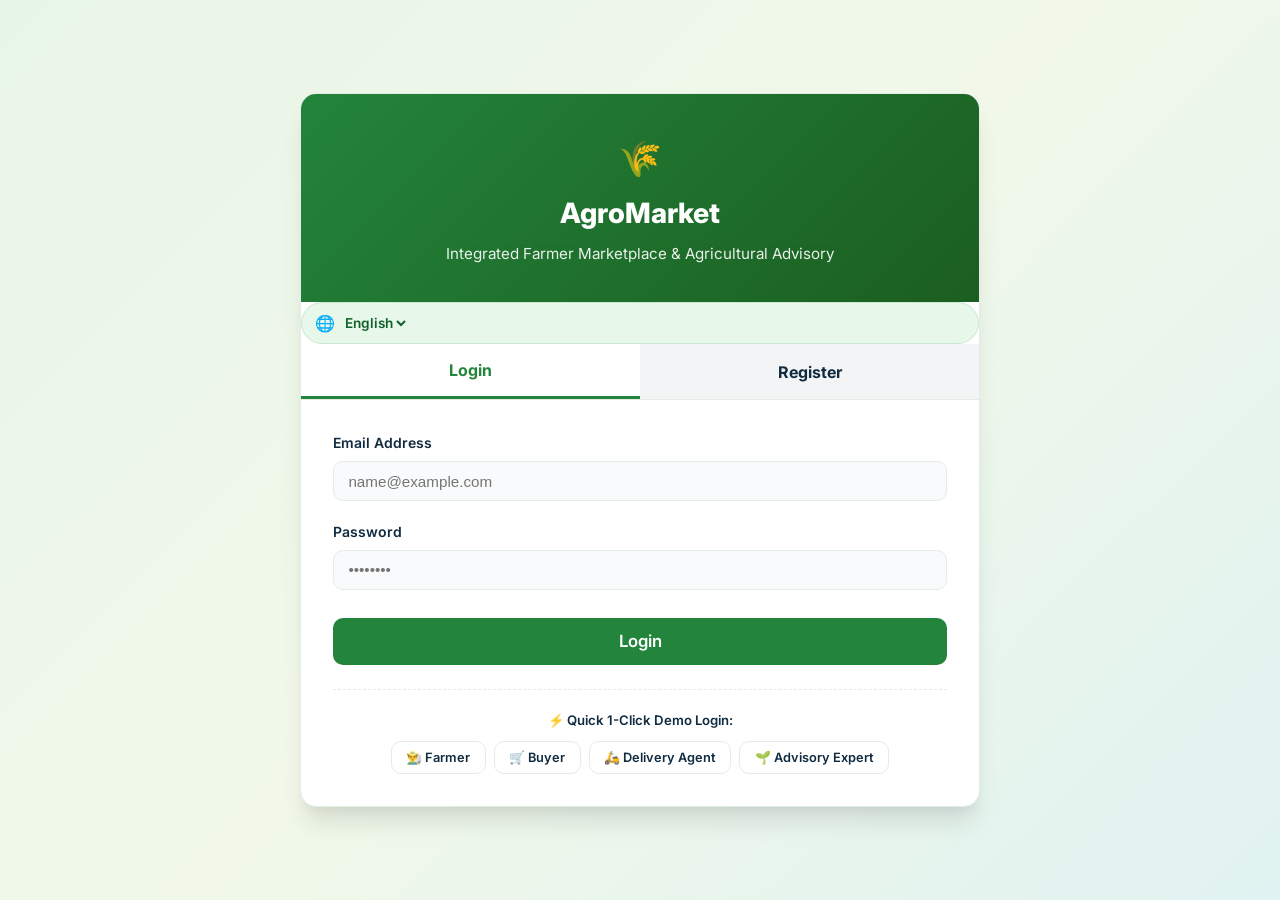
==== commit 7eb647e5: "Update" ====
--- a/frontend/advisory-dashboard.html
+++ b/frontend/advisory-dashboard.html
@@ -25,10 +25,10 @@
         <div class="lang-select-wrap">
           <span>🌐</span>
           <select id="lang-select">
-            <option value="en">English</option>
-            <option value="hi">हिन्दी</option>
-            <option value="ta">தமிழ்</option>
-            <option value="te">తెలుగు</option>
+          <option value="en">English</option>
+          <option value="hi">हिन्दी</option>
+          <option value="ta">தமிழ்</option>
+          <option value="te">తెలుగు</option>
           </select>
         </div>
 
@@ -169,9 +169,9 @@
     </div>
   </div>
 
-  <script src="js/translations.js"></script>
-  <script src="js/app.js"></script>
   <script src="js/weather.js"></script>
   <script src="js/advisory.js"></script>
+  <script src="js/translations.js"></script>
+<script src="js/app.js"></script>
 </body>
 </html>
--- a/frontend/css/style.css
+++ b/frontend/css/style.css
@@ -1,458 +1,1938 @@
-/* ==========================================================================
-   AgroMarket - Main Platform Stylesheet
-   Modern Agricultural Theme & Design System
-   ========================================================================== */
+/* =========================================================
+   IFMAP - GLOBAL DESIGN SYSTEM
+   ========================================================= */
 
 :root {
-  --primary: #2e7d32;
-  --primary-hover: #1b5e20;
-  --primary-light: #e8f5e9;
-  --secondary: #f57f17;
-  --secondary-hover: #e65100;
-  --secondary-light: #fff8e1;
-  --accent: #00897b;
-  --dark: #1f2937;
-  --dark-light: #374151;
-  --gray-bg: #f4f6f8;
-  --card-bg: #ffffff;
-  --border: #e5e7eb;
-  --text-primary: #111827;
-  --text-secondary: #6b7280;
-  --text-muted: #9ca3af;
-  --danger: #dc2626;
-  --danger-light: #fee2e2;
-  --success: #16a34a;
-  --info: #0284c7;
-  --warning: #d97706;
-  --shadow-sm: 0 1px 2px 0 rgba(0, 0, 0, 0.05);
-  --shadow: 0 4px 6px -1px rgba(0, 0, 0, 0.1), 0 2px 4px -1px rgba(0, 0, 0, 0.06);
-  --shadow-lg: 0 10px 15px -3px rgba(0, 0, 0, 0.1), 0 4px 6px -2px rgba(0, 0, 0, 0.05);
-  --radius: 12px;
-  --radius-sm: 8px;
-  --transition: all 0.25s cubic-bezier(0.4, 0, 0.2, 1);
-}
+    --primary: #23843b;
+    --primary-dark: #12602b;
+    --primary-light: #e7f7e9;
+
+    --green-soft: #effaf0;
+    --text-dark: #102b40;
+    --text: #344f65;
+    --text-light: #718096;
+
+    --white: #ffffff;
+    --background: #f8fbf8;
+    --border: #e3ece5;
+
+    --shadow-sm: 0 3px 12px rgba(26, 65, 40, 0.06);
+    --shadow: 0 8px 25px rgba(26, 65, 40, 0.10);
+    --shadow-lg: 0 15px 40px rgba(26, 65, 40, 0.14);
+
+    --radius-sm: 10px;
+    --radius: 16px;
+    --radius-lg: 24px;
+
+    --transition: all 0.3s ease;
+}
+
+
+/* =========================================================
+   RESET
+   ========================================================= */
 
 * {
-  margin: 0;
-  padding: 0;
-  box-sizing: border-box;
+    margin: 0;
+    padding: 0;
+    box-sizing: border-box;
+}
+
+html {
+    scroll-behavior: smooth;
+    scroll-padding-top: 90px;
 }
 
 body {
-  font-family: 'Inter', system-ui, -apple-system, BlinkMacSystemFont, 'Segoe UI', Roboto, Oxygen, Ubuntu, Cantarell, sans-serif;
-  background-color: var(--gray-bg);
-  color: var(--text-primary);
-  line-height: 1.5;
-  min-height: 100vh;
-  display: flex;
-  flex-direction: column;
+    font-family: "Inter", sans-serif;
+    background: var(--background);
+    color: var(--text-dark);
+    line-height: 1.6;
+    min-height: 100vh;
 }
 
 a {
-  color: var(--primary);
-  text-decoration: none;
-  transition: var(--transition);
-}
-
-a:hover {
-  color: var(--primary-hover);
-}
-
-/* -------------------------------- NAVBAR -------------------------------- */
+    text-decoration: none;
+    color: inherit;
+    transition: var(--transition);
+}
+
+img {
+    max-width: 100%;
+    display: block;
+}
+
+button,
+select {
+    font-family: inherit;
+}
+
+
+/* =========================================================
+   NAVBAR
+   ========================================================= */
+
 .navbar {
-  background: #ffffff;
-  box-shadow: var(--shadow-sm);
-  position: sticky;
-  top: 0;
-  z-index: 1000;
-  border-bottom: 1px solid var(--border);
+    position: sticky;
+    top: 0;
+    z-index: 1000;
+
+    background: rgba(255, 255, 255, 0.97);
+    border-bottom: 1px solid var(--border);
+    box-shadow: var(--shadow-sm);
 }
 
 .nav-container {
-  max-width: 1300px;
-  margin: 0 auto;
-  padding: 0.85rem 1.5rem;
-  display: flex;
-  align-items: center;
-  justify-content: space-between;
-}
+    max-width: 1450px;
+    margin: auto;
+
+    min-height: 72px;
+    padding: 0.65rem 2.5rem;
+
+    display: flex;
+    align-items: center;
+    justify-content: space-between;
+    gap: 1.5rem;
+}
+
+
+/* Brand */
 
 .brand-logo {
-  display: flex;
-  align-items: center;
-  gap: 0.65rem;
-  font-size: 1.4rem;
-  font-weight: 800;
-  color: var(--primary);
-  letter-spacing: -0.5px;
-}
-
-.brand-logo .leaf-icon {
-  background: var(--primary);
-  color: white;
-  width: 38px;
-  height: 38px;
-  display: flex;
-  align-items: center;
-  justify-content: center;
-  border-radius: 10px;
-  font-size: 1.25rem;
-}
+    display: flex;
+    align-items: center;
+    gap: 0.65rem;
+    flex-shrink: 0;
+}
+
+.leaf-icon {
+    width: 40px;
+    height: 40px;
+
+    display: flex;
+    align-items: center;
+    justify-content: center;
+
+    background: var(--primary);
+    color: white;
+
+    border-radius: 12px;
+    font-size: 1.35rem;
+}
+
+.brand-text {
+    display: flex;
+    flex-direction: column;
+}
+
+.brand-text > span {
+    color: var(--primary);
+    font-size: 1.4rem;
+    font-weight: 800;
+    line-height: 1.1;
+    letter-spacing: -0.5px;
+}
+
+.brand-text small {
+    color: var(--text);
+    font-size: 0.55rem;
+    margin-top: 3px;
+    white-space: nowrap;
+}
+
+
+/* Navigation Links */
 
 .nav-links {
-  display: flex;
-  align-items: center;
-  gap: 1.25rem;
+    display: flex;
+    align-items: center;
+    gap: 0.6rem;
 }
 
 .nav-links a {
-  color: var(--dark-light);
-  font-weight: 500;
-  font-size: 0.95rem;
-  padding: 0.4rem 0.75rem;
-  border-radius: var(--radius-sm);
+    position: relative;
+
+    padding: 0.65rem 0.8rem;
+
+    color: #263746;
+    font-size: 0.9rem;
+    font-weight: 500;
+}
+
+.nav-links a::after {
+    content: "";
+
+    position: absolute;
+    left: 0.8rem;
+    right: 0.8rem;
+    bottom: 0;
+
+    height: 2px;
+    background: var(--primary);
+
+    transform: scaleX(0);
+    transition: var(--transition);
 }
 
 .nav-links a:hover,
 .nav-links a.active {
-  color: var(--primary);
-  background: var(--primary-light);
-}
+    color: var(--primary);
+}
+
+.nav-links a:hover::after,
+.nav-links a.active::after {
+    transform: scaleX(1);
+}
+
+
+/* Navbar Actions */
 
 .nav-actions {
-  display: flex;
-  align-items: center;
-  gap: 1rem;
-}
-
-/* Language Switcher */
+    display: flex;
+    align-items: center;
+    gap: 0.7rem;
+}
+
+#nav-auth-area {
+    display: flex;
+    align-items: center;
+    gap: 0.45rem;
+}
+
+
+/* Language Selector */
+
 .lang-select-wrap {
-  display: flex;
-  align-items: center;
-  gap: 0.35rem;
-  background: var(--primary-light);
-  padding: 0.35rem 0.75rem;
-  border-radius: 20px;
-  border: 1px solid #c8e6c9;
+    display: flex;
+    align-items: center;
+    gap: 0.4rem;
+
+    padding: 0.45rem 0.8rem;
+
+    background: var(--primary-light);
+    border: 1px solid #cce8d0;
+    border-radius: 25px;
 }
 
 .lang-select-wrap select {
-  background: transparent;
-  border: none;
-  font-weight: 600;
-  font-size: 0.875rem;
-  color: var(--primary-hover);
-  cursor: pointer;
-  outline: none;
-}
-
-/* Buttons */
+    background: transparent;
+    border: none;
+    outline: none;
+
+    color: var(--primary-dark);
+    font-size: 0.85rem;
+    font-weight: 600;
+
+    cursor: pointer;
+}
+
+
+/* =========================================================
+   BUTTONS
+   ========================================================= */
+
 .btn {
-  display: inline-flex;
-  align-items: center;
-  justify-content: center;
-  gap: 0.5rem;
-  padding: 0.6rem 1.25rem;
-  font-size: 0.925rem;
-  font-weight: 600;
-  border-radius: var(--radius-sm);
-  border: none;
-  cursor: pointer;
-  transition: var(--transition);
-  text-decoration: none;
+    display: inline-flex;
+    align-items: center;
+    justify-content: center;
+    gap: 0.4rem;
+
+    border: none;
+    border-radius: var(--radius-sm);
+
+    padding: 0.7rem 1.2rem;
+
+    font-size: 0.9rem;
+    font-weight: 600;
+
+    cursor: pointer;
+    transition: var(--transition);
+}
+
+.btn:hover {
+    transform: translateY(-2px);
 }
 
 .btn-primary {
-  background: var(--primary);
-  color: white;
+    background: var(--primary);
+    color: white;
 }
 
 .btn-primary:hover {
-  background: var(--primary-hover);
-  transform: translateY(-1px);
-  box-shadow: var(--shadow);
-}
-
-.btn-secondary {
-  background: var(--secondary);
-  color: white;
-}
-
-.btn-secondary:hover {
-  background: var(--secondary-hover);
+    background: var(--primary-dark);
+    box-shadow: var(--shadow);
 }
 
 .btn-outline {
-  background: transparent;
-  border: 1.5px solid var(--border);
-  color: var(--dark);
+    background: white;
+    color: var(--text-dark);
+    border: 1px solid var(--border);
 }
 
 .btn-outline:hover {
-  border-color: var(--primary);
-  color: var(--primary);
-  background: var(--primary-light);
+    border-color: var(--primary);
+    color: var(--primary);
 }
 
 .btn-sm {
-  padding: 0.35rem 0.75rem;
-  font-size: 0.825rem;
-}
-
-.btn-danger {
-  background: var(--danger);
-  color: white;
-}
-
-.btn-danger:hover {
-  background: #b91c1c;
-}
-
-.btn-success {
-  background: var(--success);
-  color: white;
-}
-
-/* User Profile Badge */
-.user-badge {
-  display: flex;
-  align-items: center;
-  gap: 0.75rem;
-  background: #f9fafb;
-  border: 1px solid var(--border);
-  padding: 0.35rem 0.85rem;
-  border-radius: 30px;
-}
-
-.user-badge .role-pill {
-  font-size: 0.725rem;
-  font-weight: 700;
-  text-transform: uppercase;
-  padding: 0.2rem 0.5rem;
-  border-radius: 12px;
-}
-
-.role-farmer { background: #dcfce7; color: #166534; }
-.role-buyer { background: #dbeafe; color: #1e40af; }
-.role-delivery { background: #fef3c7; color: #92400e; }
-.role-advisory { background: #f3e8ff; color: #6b21a8; }
-
-/* -------------------------------- HERO / LANDING -------------------------------- */
-.hero {
-  background: linear-gradient(rgba(20, 83, 45, 0.85), rgba(20, 83, 45, 0.9)), url('https://images.unsplash.com/photo-1500937386664-56d1dfef3854?w=1600&auto=format&fit=crop&q=80') center/cover no-repeat;
-  color: white;
-  padding: 5rem 1.5rem;
-  text-align: center;
-}
-
-.hero-content {
-  max-width: 860px;
-  margin: 0 auto;
-}
-
-.hero h1 {
-  font-size: 2.75rem;
-  font-weight: 800;
-  line-height: 1.2;
-  margin-bottom: 1.25rem;
-}
-
-.hero p {
-  font-size: 1.2rem;
-  opacity: 0.92;
-  margin-bottom: 2rem;
+    padding: 0.5rem 0.9rem;
+    font-size: 0.8rem;
+}
+
+
+/* =========================================================
+   HERO SECTION
+   ========================================================= */
+
+.landing-hero {
+    position: relative;
+
+    min-height: 600px;
+
+    display: flex;
+    align-items: center;
+
+    padding: 5.5rem 7%;
+
+    background-image: url("https://images.unsplash.com/photo-1500382017468-9049fed747ef?auto=format&fit=crop&w=2000&q=85");
+    background-size: cover;
+    background-position: center;
+    background-repeat: no-repeat;
+
+    color: white;
+    overflow: hidden;
+}
+
+.hero-overlay {
+    position: absolute;
+    inset: 0;
+
+    background:
+        linear-gradient(
+            90deg,
+            rgba(8, 55, 35, 0.92) 0%,
+            rgba(8, 55, 35, 0.70) 52%,
+            rgba(8, 55, 35, 0.25) 100%
+        );
+}
+
+.landing-hero-content {
+    position: relative;
+    z-index: 2;
+
+    max-width: 850px;
+}
+
+.hero-badge {
+    display: inline-flex;
+    align-items: center;
+    gap: 0.6rem;
+
+    margin-bottom: 1.3rem;
+    padding: 0.45rem 1rem;
+
+    border: 1px solid rgba(255, 255, 255, 0.35);
+    border-radius: 30px;
+
+    background: rgba(255, 255, 255, 0.13);
+    backdrop-filter: blur(6px);
+
+    font-size: 0.78rem;
+    color: #f0fff2;
+}
+
+.landing-hero h1 {
+    max-width: 850px;
+
+    font-size: clamp(2.5rem, 5vw, 4.3rem);
+    font-weight: 800;
+    line-height: 1.13;
+    letter-spacing: -1.5px;
+
+    margin-bottom: 1.4rem;
+}
+
+.landing-hero h1 span {
+    display: block;
+    color: #8df2a0;
+}
+
+.landing-hero p {
+    max-width: 600px;
+
+    margin-bottom: 1.8rem;
+
+    color: #f0f8f2;
+    font-size: 1.1rem;
+    line-height: 1.8;
 }
 
 .hero-actions {
-  display: flex;
-  justify-content: center;
-  gap: 1rem;
-  flex-wrap: wrap;
-}
-
-/* Features Grid */
-.features-section {
-  max-width: 1250px;
-  margin: -3rem auto 4rem auto;
-  padding: 0 1.5rem;
-}
-
-.role-cards-grid {
-  display: grid;
-  grid-template-columns: repeat(auto-fit, minmax(260px, 1fr));
-  gap: 1.5rem;
-}
-
-.role-card {
-  background: white;
-  border-radius: var(--radius);
-  padding: 2rem 1.5rem;
-  text-align: center;
-  box-shadow: var(--shadow);
-  border: 1px solid var(--border);
-  transition: var(--transition);
-  display: flex;
-  flex-direction: column;
-  align-items: center;
-}
-
-.role-card:hover {
-  transform: translateY(-6px);
-  box-shadow: var(--shadow-lg);
-  border-color: var(--primary);
-}
-
-.role-card .icon-box {
-  width: 65px;
-  height: 65px;
-  border-radius: 16px;
-  display: flex;
-  align-items: center;
-  justify-content: center;
-  font-size: 2rem;
-  margin-bottom: 1.25rem;
-}
-
-.role-card h3 {
-  font-size: 1.25rem;
-  margin-bottom: 0.5rem;
-  color: var(--dark);
-}
-
-.role-card p {
-  color: var(--text-secondary);
-  font-size: 0.925rem;
-  margin-bottom: 1.5rem;
-  flex-grow: 1;
-}
-
-/* -------------------------------- MODALS -------------------------------- */
-.modal-overlay {
-  position: fixed;
-  top: 0;
-  left: 0;
-  right: 0;
-  bottom: 0;
-  background: rgba(0, 0, 0, 0.55);
-  backdrop-filter: blur(4px);
+    display: flex;
+    align-items: center;
+    gap: 1rem;
+    flex-wrap: wrap;
+}
+
+.btn-hero-primary {
+    background: #19bd55;
+    color: white;
+
+    padding: 0.8rem 1.35rem;
+}
+
+.btn-hero-primary:hover {
+    background: #12a747;
+    box-shadow: 0 8px 25px rgba(0, 0, 0, 0.2);
+}
+
+.btn-hero-outline {
+    background: white;
+    color: var(--text-dark);
+
+    padding: 0.8rem 1.35rem;
+}
+
+.btn-hero-outline:hover {
+    background: #effff1;
+    color: var(--primary-dark);
+}
+
+
+/* Hero Benefits */
+
+.hero-benefits {
+    display: flex;
+    align-items: center;
+    gap: 2rem;
+
+    margin-top: 2.3rem;
+    flex-wrap: wrap;
+}
+
+.hero-benefits div {
+    display: flex;
+    align-items: center;
+    gap: 0.5rem;
+
+    font-size: 0.78rem;
+    font-weight: 600;
+}
+
+.hero-benefits div:first-letter {
+    font-size: 1.2rem;
+}
+
+
+/* Hero Quote */
+
+.hero-quote {
+    position: absolute;
+    right: 6%;
+    bottom: 2rem;
+    z-index: 2;
+
+    min-width: 220px;
+
+    padding: 1.2rem 1.5rem;
+
+    background: rgba(255, 255, 255, 0.22);
+    border: 1px solid rgba(255, 255, 255, 0.4);
+    border-radius: 18px;
+
+    backdrop-filter: blur(10px);
+}
+
+.hero-quote strong {
+    color: #83f39a;
+    font-size: 2rem;
+}
+
+.hero-quote p {
+    margin: 0;
+
+    color: white;
+    font-size: 1rem;
+    font-weight: 700;
+    line-height: 1.5;
+}
+
+.quote-line {
+    width: 34px;
+    height: 4px;
+
+    margin-top: 0.6rem;
+
+    background: #65ed88;
+    border-radius: 10px;
+}
+
+
+/* =========================================================
+   SECTION HEADINGS
+   ========================================================= */
+
+.section-heading {
+    text-align: center;
+    max-width: 750px;
+    margin: 0 auto 2.2rem;
+}
+
+.section-badge {
+    display: inline-block;
+
+    padding: 0.25rem 0.8rem;
+
+    background: #e1f5e5;
+    color: var(--primary-dark);
+
+    border-radius: 30px;
+
+    font-size: 0.75rem;
+    font-weight: 600;
+}
+
+.section-heading h2 {
+    margin-top: 0.5rem;
+
+    color: var(--text-dark);
+    font-size: clamp(1.8rem, 3vw, 2.5rem);
+    font-weight: 800;
+    line-height: 1.25;
+}
+
+.section-heading p {
+    margin-top: 0.6rem;
+
+    color: var(--text);
+    font-size: 0.95rem;
+}
+
+
+/* =========================================================
+   FEATURES SECTION
+   ========================================================= */
+
+.landing-features {
+    padding: 4rem 4% 3.5rem;
+    background: #fbfdfb;
+}
+
+.landing-feature-grid {
+    max-width: 1250px;
+    margin: auto;
+
+    display: grid;
+    grid-template-columns: repeat(4, 1fr);
+    gap: 1rem;
+}
+
+.landing-feature-card {
+    padding: 1.8rem 1.3rem;
+
+    text-align: center;
+
+    background: white;
+    border: 1px solid var(--border);
+    border-radius: var(--radius);
+
+    box-shadow: var(--shadow-sm);
+
+    transition: var(--transition);
+}
+
+.landing-feature-card:hover {
+    transform: translateY(-7px);
+    box-shadow: var(--shadow-lg);
+}
+
+.feature-icon {
+    width: 66px;
+    height: 66px;
+
+    display: flex;
+    align-items: center;
+    justify-content: center;
+
+    margin: 0 auto 1rem;
+
+    border-radius: 50%;
+    font-size: 2rem;
+}
+
+.farmer-card {
+    background: linear-gradient(to bottom, #ffffff, #f2fff3);
+}
+
+.farmer-card .feature-icon {
+    background: #e3f7df;
+}
+
+.buyer-card {
+    background: linear-gradient(to bottom, #ffffff, #f0f9ff);
+}
+
+.buyer-card .feature-icon {
+    background: #e0f3ff;
+}
+
+.delivery-card {
+    background: linear-gradient(to bottom, #ffffff, #fff8ed);
+}
+
+.delivery-card .feature-icon {
+    background: #fff0db;
+}
+
+.advisory-card {
+    background: linear-gradient(to bottom, #ffffff, #faf4ff);
+}
+
+.advisory-card .feature-icon {
+    background: #f0e4ff;
+}
+
+.landing-feature-card h3 {
+    min-height: 28px;
+
+    margin-bottom: 0.6rem;
+
+    color: var(--text-dark);
+    font-size: 1rem;
+    font-weight: 700;
+}
+
+.landing-feature-card p {
+    min-height: 76px;
+
+    color: var(--text);
+    font-size: 0.85rem;
+    line-height: 1.65;
+}
+
+.landing-feature-card a {
+    display: inline-flex;
+    align-items: center;
+    gap: 0.7rem;
+
+    margin-top: 0.8rem;
+
+    color: var(--primary);
+    font-size: 0.85rem;
+    font-weight: 700;
+}
+
+.landing-feature-card a span {
+    font-size: 1.2rem;
+}
+
+.buyer-card a {
+    color: #0879d1;
+}
+
+.delivery-card a {
+    color: #e76519;
+}
+
+.advisory-card a {
+    color: #6226d9;
+}
+
+
+/* =========================================================
+   IMPACT SECTION
+   ========================================================= */
+
+.impact-section {
+    max-width: 1400px;
+    margin: auto;
+
+    padding: 1.6rem 5%;
+
+    display: grid;
+    grid-template-columns: repeat(4, 1fr);
+    gap: 1rem;
+
+    background: #effaf0;
+}
+
+.impact-item {
+    display: flex;
+    align-items: center;
+    justify-content: center;
+    gap: 0.8rem;
+
+    border-right: 1px solid #d9ebdc;
+}
+
+.impact-item:last-child {
+    border-right: none;
+}
+
+.impact-item > span {
+    font-size: 1.8rem;
+}
+
+.impact-item div {
+    display: flex;
+    flex-direction: column;
+}
+
+.impact-item strong {
+    color: var(--primary);
+    font-size: 1.35rem;
+}
+
+.impact-item small {
+    color: var(--text);
+    font-size: 0.75rem;
+}
+
+
+/* =========================================================
+   ABOUT SECTION
+   ========================================================= */
+
+.about-section {
+    padding: 5rem 5%;
+    background: white;
+}
+
+.about-container {
+    max-width: 1250px;
+    margin: auto;
+
+    display: grid;
+    grid-template-columns: 1fr 1fr;
+    align-items: center;
+    gap: 4rem;
+}
+
+
+/* About Images */
+
+.about-image-wrapper {
+    position: relative;
+    min-height: 390px;
+}
+
+.about-main-image {
+    width: 80%;
+    height: 330px;
+
+    object-fit: cover;
+
+    margin: 1rem auto 0 1.5rem;
+
+    border-radius: 18px;
+    box-shadow: var(--shadow-lg);
+}
+
+.about-small-image {
+    position: absolute;
+    right: 0;
+    bottom: 0;
+
+    width: 125px;
+    height: 125px;
+
+    object-fit: cover;
+
+    border: 5px solid white;
+    border-radius: 15px;
+    box-shadow: var(--shadow);
+}
+
+.about-label {
+    position: absolute;
+
+    display: flex;
+    align-items: center;
+    gap: 0.6rem;
+
+    padding: 0.7rem 1rem;
+
+    background: white;
+    border-radius: 12px;
+
+    box-shadow: var(--shadow);
+
+    color: var(--text-dark);
+    font-size: 0.8rem;
+    font-weight: 600;
+}
+
+.grow-label {
+    top: 35px;
+    left: 0;
+}
+
+.healthy-label {
+    right: -5px;
+    top: 135px;
+}
+
+.community-label {
+    left: 30%;
+    bottom: -5px;
+}
+
+.about-label:first-letter {
+    font-size: 1.3rem;
+}
+
+
+/* About Content */
+
+.about-content h2 {
+    margin-top: 0.7rem;
+    margin-bottom: 1rem;
+
+    color: var(--text-dark);
+    font-size: clamp(1.8rem, 3vw, 2.5rem);
+    line-height: 1.25;
+}
+
+.about-content h2 span {
+    display: block;
+    color: var(--primary);
+}
+
+.about-content p {
+    margin-bottom: 0.8rem;
+
+    color: var(--text);
+    font-size: 0.9rem;
+    line-height: 1.75;
+}
+
+.about-benefits {
+    display: grid;
+    grid-template-columns: 1fr 1fr;
+    gap: 1rem;
+
+    margin-top: 1.5rem;
+}
+
+.about-benefits div {
+    color: var(--text);
+    font-size: 0.78rem;
+    font-weight: 500;
+}
+
+
+/* =========================================================
+   CONTACT SECTION
+   ========================================================= */
+
+.contact-section {
+    padding: 3rem 5% 4.5rem;
+    background: white;
+}
+
+.contact-grid {
+    max-width: 1100px;
+    margin: auto;
+
+    display: grid;
+    grid-template-columns: repeat(3, 1fr);
+    gap: 1.4rem;
+}
+
+.contact-item {
+    display: flex;
+    align-items: center;
+    gap: 1rem;
+
+    padding: 1.5rem;
+
+    border: 1px solid var(--border);
+    border-radius: 15px;
+
+    box-shadow: var(--shadow-sm);
+}
+
+.contact-icon {
+    width: 60px;
+    height: 60px;
+
+    display: flex;
+    align-items: center;
+    justify-content: center;
+
+    flex-shrink: 0;
+
+    border-radius: 50%;
+    font-size: 1.7rem;
+}
+
+.location-contact {
+    background: #f0fff2;
+}
+
+.location-contact .contact-icon {
+    background: #c9f8d4;
+}
+
+.email-contact {
+    background: #f0f9ff;
+}
+
+.email-contact .contact-icon {
+    background: #d9f0ff;
+}
+
+.phone-contact {
+    background: #fff6ed;
+}
+
+.phone-contact .contact-icon {
+    background: #ffe3c9;
+}
+
+.contact-item h3 {
+    margin-bottom: 0.2rem;
+
+    color: var(--text-dark);
+    font-size: 0.95rem;
+}
+
+.contact-item p {
+    color: var(--text);
+    font-size: 0.8rem;
+}
+
+
+/* =========================================================
+   FOOTER
+   ========================================================= */
+
+.site-footer {
+    padding: 2.5rem 4% 1.2rem;
+
+    background: #062d20;
+    color: #d5e8dc;
+}
+
+.footer-container {
+    max-width: 1400px;
+    margin: auto;
+
+    display: grid;
+    grid-template-columns: 1.4fr 1fr 1fr;
+    align-items: center;
+    gap: 2rem;
+}
+
+.footer-logo .brand-text > span {
+    color: white;
+}
+
+.footer-logo .brand-text small {
+    color: #b5d0bf;
+}
+
+.footer-brand p {
+    max-width: 300px;
+
+    margin-top: 1rem;
+
+    color: #b5d0bf;
+    font-size: 0.8rem;
+    line-height: 1.7;
+}
+
+.footer-links {
+    display: flex;
+    justify-content: center;
+    flex-wrap: wrap;
+    gap: 1.2rem;
+}
+
+.footer-links a {
+    color: #e1f2e6;
+    font-size: 0.8rem;
+}
+
+.footer-links a:hover {
+    color: #74ef94;
+}
+
+.footer-social {
+    display: flex;
+    justify-content: flex-end;
+    gap: 0.7rem;
+}
+
+.footer-social a {
+    width: 30px;
+    height: 30px;
+
+    display: flex;
+    align-items: center;
+    justify-content: center;
+
+    border: 1px solid rgba(255, 255, 255, 0.3);
+    border-radius: 50%;
+
+    color: white;
+    font-size: 0.75rem;
+    font-weight: 700;
+}
+
+.footer-social a:hover {
+    background: var(--primary);
+    border-color: var(--primary);
+}
+
+.footer-bottom {
+    max-width: 1400px;
+    margin: 2rem auto 0;
+    padding-top: 1rem;
+
+    border-top: 1px solid rgba(255, 255, 255, 0.12);
+
+    text-align: right;
+    color: #a9c5b4;
+    font-size: 0.75rem;
+}
+
+
+/* =========================================================
+   RESPONSIVE DESIGN
+   ========================================================= */
+
+@media (max-width: 1100px) {
+
+    .nav-container {
+        padding: 0.65rem 1.2rem;
+    }
+
+    .nav-links {
+        gap: 0.1rem;
+    }
+
+    .nav-links a {
+        padding: 0.5rem;
+        font-size: 0.8rem;
+    }
+
+    .landing-feature-grid {
+        grid-template-columns: repeat(2, 1fr);
+        max-width: 800px;
+    }
+
+    .landing-hero {
+        padding: 5rem 5%;
+    }
+
+    .hero-quote {
+        right: 3%;
+    }
+
+    .about-container {
+        gap: 2rem;
+    }
+}
+
+
+@media (max-width: 850px) {
+
+    .nav-container {
+        flex-wrap: wrap;
+        justify-content: center;
+    }
+
+    .brand-logo {
+        margin-right: auto;
+    }
+
+    .nav-actions {
+        margin-left: auto;
+    }
+
+    .nav-links {
+        order: 3;
+        width: 100%;
+        justify-content: center;
+    }
+
+    .landing-hero {
+        min-height: 600px;
+    }
+
+    .hero-quote {
+        display: none;
+    }
+
+    .about-container {
+        grid-template-columns: 1fr;
+    }
+
+    .about-image-wrapper {
+        max-width: 600px;
+        width: 100%;
+        margin: auto;
+    }
+
+    .about-content {
+        max-width: 650px;
+        margin: auto;
+    }
+
+    .impact-section {
+        grid-template-columns: repeat(2, 1fr);
+    }
+
+    .impact-item:nth-child(2) {
+        border-right: none;
+    }
+
+    .contact-grid {
+        grid-template-columns: 1fr;
+        max-width: 600px;
+    }
+
+    .footer-container {
+        grid-template-columns: 1fr;
+        text-align: center;
+    }
+
+    .footer-brand p {
+        margin: 1rem auto;
+    }
+
+    .footer-logo {
+        justify-content: center;
+    }
+
+    .footer-links,
+    .footer-social {
+        justify-content: center;
+    }
+
+    .footer-bottom {
+        text-align: center;
+    }
+}
+
+
+@media (max-width: 600px) {
+
+    .nav-container {
+        padding: 0.6rem 0.8rem;
+        gap: 0.7rem;
+    }
+
+    .brand-text > span {
+        font-size: 1.2rem;
+    }
+
+    .brand-text small {
+        font-size: 0.48rem;
+    }
+
+    .leaf-icon {
+        width: 35px;
+        height: 35px;
+        font-size: 1.1rem;
+    }
+
+    .nav-actions {
+        gap: 0.3rem;
+    }
+
+    .lang-select-wrap {
+        padding: 0.3rem 0.5rem;
+    }
+
+    .lang-select-wrap select {
+        max-width: 75px;
+        font-size: 0.7rem;
+    }
+
+    #nav-auth-area .btn {
+        padding: 0.4rem 0.6rem;
+        font-size: 0.7rem;
+    }
+
+    .nav-links a {
+        font-size: 0.72rem;
+        padding: 0.4rem;
+    }
+
+    .nav-links a::after {
+        left: 0.4rem;
+        right: 0.4rem;
+    }
+
+    .landing-hero {
+        min-height: 570px;
+        padding: 3.5rem 1.3rem;
+    }
+
+    .hero-badge {
+        font-size: 0.65rem;
+    }
+
+    .landing-hero h1 {
+        font-size: 2.25rem;
+        letter-spacing: -0.8px;
+    }
+
+    .landing-hero p {
+        font-size: 0.9rem;
+        line-height: 1.7;
+    }
+
+    .hero-actions {
+        gap: 0.6rem;
+    }
+
+    .btn-hero-primary,
+    .btn-hero-outline {
+        padding: 0.7rem 0.9rem;
+        font-size: 0.78rem;
+    }
+
+    .hero-benefits {
+        gap: 0.9rem;
+        margin-top: 1.8rem;
+    }
+
+    .hero-benefits div {
+        font-size: 0.65rem;
+    }
+
+    .landing-features {
+        padding: 3rem 1rem;
+    }
+
+    .landing-feature-grid {
+        grid-template-columns: 1fr;
+        max-width: 360px;
+    }
+
+    .landing-feature-card p {
+        min-height: auto;
+    }
+
+    .impact-section {
+        grid-template-columns: 1fr 1fr;
+        padding: 1.3rem 0.5rem;
+    }
+
+    .impact-item {
+        border-right: none;
+        gap: 0.4rem;
+    }
+
+    .impact-item > span {
+        font-size: 1.3rem;
+    }
+
+    .impact-item strong {
+        font-size: 1.05rem;
+    }
+
+    .impact-item small {
+        font-size: 0.6rem;
+    }
+
+    .about-section {
+        padding: 3rem 1.2rem;
+    }
+
+    .about-image-wrapper {
+        min-height: 330px;
+    }
+
+    .about-main-image {
+        width: 85%;
+        height: 270px;
+        margin-left: 0;
+    }
+
+    .about-small-image {
+        width: 95px;
+        height: 95px;
+    }
+
+    .about-label {
+        padding: 0.5rem 0.6rem;
+        font-size: 0.65rem;
+    }
+
+    .grow-label {
+        top: 15px;
+    }
+
+    .healthy-label {
+        top: 100px;
+        right: 0;
+    }
+
+    .community-label {
+        left: 20%;
+    }
+
+    .about-benefits {
+        grid-template-columns: 1fr;
+        gap: 0.8rem;
+    }
+
+    .contact-section {
+        padding: 3rem 1.2rem;
+    }
+
+    .contact-item {
+        padding: 1rem;
+    }
+
+    .contact-icon {
+        width: 48px;
+        height: 48px;
+        font-size: 1.4rem;
+    }
+
+    .contact-item p {
+        font-size: 0.7rem;
+    }
+
+    .site-footer {
+        padding: 2rem 1.2rem 1rem;
+    }
+}
+
+.learn-more-btn {
+    margin-top: 0.8rem;
+    padding: 0;
+    border: none;
+    background: transparent;
+    color: var(--primary);
+    font-size: 0.85rem;
+    font-weight: 700;
+    cursor: pointer;
+}
+
+.feature-details {
+    display: none;
+    margin-top: 1rem;
+    text-align: left;
+    background: #f4fbf5;
+    padding: 1rem;
+    border-radius: 10px;
+}
+
+.feature-details.show {
+    display: block;
+}
+
+.feature-details ul {
+    padding-left: 1.2rem;
+}
+
+.feature-details li {
+    margin-bottom: 0.5rem;
+    color: var(--text);
+    font-size: 0.8rem;
+}
+
+/* Learn More Details */
+
+.learn-more-btn {
+    margin-top: 0.8rem;
+    padding: 0;
+    border: none;
+    background: transparent;
+
+    color: var(--primary);
+    font-size: 0.85rem;
+    font-weight: 700;
+    cursor: pointer;
+}
+
+.learn-more-btn span {
+    font-size: 1.2rem;
+}
+
+.feature-details {
+    display: none;
+
+    margin-top: 1rem;
+    padding: 1rem;
+
+    text-align: left;
+    background: rgba(255, 255, 255, 0.6);
+    border-radius: 10px;
+}
+
+.feature-details.show {
+    display: block;
+}
+
+.feature-details ul {
+    padding-left: 1.2rem;
+}
+
+.feature-details li {
+    margin-bottom: 0.6rem;
+
+    color: var(--text);
+    font-size: 0.8rem;
+}
+
+/* =========================================================
+   UTR PAYMENT VERIFICATION MODAL
+   ========================================================= */
+
+#online-payment-modal {
+  position: fixed !important;
+  inset: 0 !important;
+  z-index: 99999 !important;
+
   display: none;
   align-items: center;
   justify-content: center;
-  z-index: 2000;
-  padding: 1rem;
-}
-
-.modal-overlay.active {
+
+  background: rgba(15, 23, 42, 0.65) !important;
+  backdrop-filter: blur(3px);
+  padding: 20px;
+}
+
+#online-payment-modal.active {
+  display: flex !important;
+}
+
+#online-payment-modal .modal-box {
+  width: 100% !important;
+  max-width: 500px !important;
+  max-height: 90vh !important;
+
+  background: #ffffff !important;
+  border-radius: 18px !important;
+
+  overflow: hidden !important;
+
+  box-shadow:
+    0 25px 60px rgba(0, 0, 0, 0.25) !important;
+
+  margin: 0 !important;
+  padding: 0 !important;
+
+  position: relative !important;
+}
+
+/* Header */
+
+#online-payment-modal .modal-header {
+  display: flex !important;
+  align-items: center !important;
+  justify-content: space-between !important;
+
+  background: #166534 !important;
+  color: white !important;
+
+  padding: 18px 22px !important;
+
+  border: none !important;
+}
+
+#online-payment-modal .modal-header h3 {
+  margin: 0 !important;
+  color: white !important;
+  font-size: 1.15rem !important;
+  font-weight: 700 !important;
+}
+
+#online-payment-modal .modal-close {
+  width: 36px !important;
+  height: 36px !important;
+
+  border: none !important;
+  border-radius: 8px !important;
+
+  background: rgba(255,255,255,0.15) !important;
+  color: white !important;
+
+  font-size: 24px !important;
+  line-height: 1 !important;
+
+  cursor: pointer !important;
+}
+
+/* Body */
+
+#online-payment-modal .modal-body {
+  padding: 28px !important;
+  background: white !important;
+  text-align: left !important;
+}
+
+/* Payment information box */
+
+#online-payment-modal .utr-payment-info {
+  text-align: center;
+
+  background: #f0fdf4;
+
+  border: 1px solid #bbf7d0;
+
+  border-radius: 12px;
+
+  padding: 22px;
+
+  margin-bottom: 22px;
+}
+
+#online-payment-modal .utr-payment-icon {
+  font-size: 2.2rem;
+  margin-bottom: 8px;
+}
+
+#online-payment-modal .utr-payment-info h4 {
+  margin: 0 0 7px;
+
+  color: #166534;
+
+  font-size: 1.1rem;
+}
+
+#online-payment-modal .utr-payment-info p {
+  margin: 0;
+
+  color: #64748b;
+
+  font-size: 0.88rem;
+
+  line-height: 1.5;
+}
+
+/* UTR box */
+
+#online-payment-modal .utr-input-box {
+  background: #f8fafc;
+
+  border: 1px solid #e2e8f0;
+
+  border-radius: 12px;
+
+  padding: 18px;
+}
+
+#online-payment-modal .utr-input-box label {
+  display: block;
+
+  margin-bottom: 8px;
+
+  color: #334155;
+
+  font-weight: 700;
+
+  font-size: 0.92rem;
+}
+
+#online-payment-modal #online-utr-input {
+  width: 100% !important;
+  box-sizing: border-box !important;
+
+  min-height: 48px;
+
+  padding: 12px 14px !important;
+
+  border: 1px solid #cbd5e1 !important;
+
+  border-radius: 8px !important;
+
+  font-size: 0.95rem !important;
+
+  outline: none;
+}
+
+#online-payment-modal #online-utr-input:focus {
+  border-color: #16a34a !important;
+
+  box-shadow: 0 0 0 3px rgba(22,163,74,0.12);
+}
+
+#online-payment-modal .utr-help {
+  display: block;
+
+  margin-top: 8px;
+
+  color: #64748b;
+
+  font-size: 0.78rem;
+
+  line-height: 1.4;
+}
+
+/* Footer */
+
+#online-payment-modal .modal-footer {
+  display: flex !important;
+
+  justify-content: flex-end !important;
+
+  align-items: center !important;
+
+  gap: 10px !important;
+
+  padding: 18px 22px !important;
+
+  background: #ffffff !important;
+
+  border-top: 1px solid #e2e8f0 !important;
+}
+
+#online-payment-modal .modal-footer .btn {
+  min-height: 44px;
+
+  border-radius: 8px;
+
+  padding: 10px 18px;
+
+  font-weight: 700;
+}
+
+/* =========================================================
+   ORDER SUCCESS / DELIVERY OTP MODAL
+   ========================================================= */
+
+#order-success-modal {
+  position: fixed !important;
+  inset: 0 !important;
+  z-index: 100000 !important;
+
+  display: none;
+  align-items: center;
+  justify-content: center;
+
+  background: rgba(15, 23, 42, 0.68) !important;
+
+  backdrop-filter: blur(4px);
+
+  padding: 20px;
+}
+
+#order-success-modal.active {
+  display: flex !important;
+}
+
+
+/* MAIN CARD */
+
+#order-success-modal .order-success-box {
+  width: 100% !important;
+  max-width: 500px !important;
+
+  max-height: 90vh !important;
+
+  margin: 0 !important;
+  padding: 0 !important;
+
+  overflow: hidden !important;
+
+  background: #ffffff !important;
+
+  border-radius: 18px !important;
+
+  box-shadow:
+    0 25px 70px rgba(0, 0, 0, 0.28) !important;
+}
+
+
+/* HEADER */
+
+#order-success-modal .order-success-header {
+  display: flex !important;
+
+  align-items: center !important;
+  justify-content: space-between !important;
+
+  padding: 18px 22px !important;
+
+  background: #166534 !important;
+
+  color: white !important;
+
+  border: none !important;
+}
+
+#order-success-modal .order-success-header h3 {
+  margin: 0 !important;
+
+  color: white !important;
+
+  font-size: 1.15rem !important;
+
+  font-weight: 700 !important;
+}
+
+#order-success-modal .order-success-header .modal-close {
+  width: 36px !important;
+  height: 36px !important;
+
+  border: none !important;
+
+  border-radius: 8px !important;
+
+  background: rgba(255,255,255,0.15) !important;
+
+  color: white !important;
+
+  font-size: 24px !important;
+
+  cursor: pointer !important;
+}
+
+
+/* BODY */
+
+#order-success-modal .order-success-body {
+  padding: 28px !important;
+
+  background: white !important;
+
+  text-align: center !important;
+}
+
+
+/* SUCCESS ICON */
+
+#order-success-modal .success-icon {
+  width: 58px;
+  height: 58px;
+
+  margin: 0 auto 12px;
+
   display: flex;
-}
-
-.modal-box {
+
+  align-items: center;
+  justify-content: center;
+
+  border-radius: 50%;
+
+  background: #dcfce7;
+
+  color: #16a34a;
+
+  font-size: 30px;
+
+  font-weight: 800;
+}
+
+
+/* SUCCESS TITLE */
+
+#order-success-modal .success-title {
+  margin: 0 0 8px;
+
+  color: #166534;
+
+  font-size: 1.25rem;
+
+  font-weight: 800;
+}
+
+
+/* ORDER TEXT */
+
+#order-success-modal .success-order-text {
+  margin: 0 0 22px;
+
+  color: #475569;
+
+  font-size: 0.9rem;
+
+  line-height: 1.5;
+}
+
+#order-success-modal .success-order-text strong {
+  color: #1e293b;
+}
+
+
+/* OTP CARD */
+
+#order-success-modal .otp-success-card {
+  background: #eff6ff;
+
+  border: 2px dashed #60a5fa;
+
+  border-radius: 14px;
+
+  padding: 20px;
+
+  margin-bottom: 20px;
+}
+
+#order-success-modal .otp-label {
+  color: #1e40af;
+
+  font-size: 0.82rem;
+
+  font-weight: 800;
+
+  margin-bottom: 10px;
+}
+
+
+/* OTP NUMBER */
+
+#order-success-modal .otp-display-badge {
+  display: inline-flex;
+
+  align-items: center;
+  justify-content: center;
+
+  min-width: 190px;
+
+  padding: 12px 20px;
+
   background: white;
-  border-radius: var(--radius);
-  width: 100%;
-  max-width: 550px;
-  max-height: 90vh;
-  overflow-y: auto;
-  box-shadow: var(--shadow-lg);
-  position: relative;
-  animation: modalFadeIn 0.25s ease-out;
-}
-
-@keyframes modalFadeIn {
-  from { opacity: 0; transform: scale(0.95); }
-  to { opacity: 1; transform: scale(1); }
-}
-
-.modal-header {
-  padding: 1.25rem 1.5rem;
-  border-bottom: 1px solid var(--border);
+
+  border: 2px solid #93c5fd;
+
+  border-radius: 10px;
+
+  color: #1d4ed8;
+
+  font-size: 2rem;
+
+  font-family: monospace;
+
+  font-weight: 800;
+
+  letter-spacing: 7px;
+
+  box-shadow: 0 4px 12px rgba(30,64,175,0.08);
+}
+
+
+/* OTP INSTRUCTION */
+
+#order-success-modal .otp-instruction {
+  margin: 13px 0 0;
+
+  color: #475569;
+
+  font-size: 0.8rem;
+
+  line-height: 1.5;
+}
+
+#order-success-modal .otp-instruction strong {
+  color: #1e40af;
+}
+
+
+/* COD */
+
+#order-success-modal .cod-notice {
+  display: none;
+
+  background: #fffbeb;
+
+  border: 1px solid #fde68a;
+
+  border-radius: 12px;
+
+  padding: 18px;
+
+  margin-bottom: 20px;
+
+  text-align: center;
+}
+
+#order-success-modal .cod-title {
+  color: #b45309;
+
+  font-weight: 800;
+
+  margin-bottom: 7px;
+}
+
+#order-success-modal .cod-notice p {
+  margin: 0;
+
+  color: #78350f;
+
+  font-size: 0.82rem;
+
+  line-height: 1.5;
+}
+
+
+/* TOTAL */
+
+#order-success-modal .success-total {
   display: flex;
+
+  justify-content: space-between;
+
   align-items: center;
-  justify-content: space-between;
-}
-
-.modal-header h3 {
-  font-size: 1.2rem;
-  color: var(--dark);
-}
-
-.modal-close {
-  background: transparent;
-  border: none;
-  font-size: 1.5rem;
-  cursor: pointer;
-  color: var(--text-muted);
-  transition: var(--transition);
-}
-
-.modal-close:hover {
-  color: var(--danger);
-}
-
-.modal-body {
-  padding: 1.5rem;
-}
-
-.modal-footer {
-  padding: 1rem 1.5rem;
-  border-top: 1px solid var(--border);
-  display: flex;
-  justify-content: flex-end;
-  gap: 0.75rem;
-  background: #f9fafb;
-  border-radius: 0 0 var(--radius) var(--radius);
-}
-
-/* Toast Notifications */
-#toast-container {
-  position: fixed;
-  bottom: 2rem;
-  right: 2rem;
-  z-index: 3000;
-  display: flex;
-  flex-direction: column;
-  gap: 0.65rem;
-  max-width: 380px;
-}
-
-.toast {
-  background: white;
-  color: var(--dark);
-  padding: 0.9rem 1.2rem;
-  border-radius: var(--radius-sm);
-  box-shadow: var(--shadow-lg);
-  border-left: 4px solid var(--primary);
-  display: flex;
-  align-items: center;
-  gap: 0.75rem;
+
+  padding: 14px 16px;
+
+  background: #f8fafc;
+
+  border: 1px solid #e2e8f0;
+
+  border-radius: 10px;
+
+  color: #64748b;
+
   font-size: 0.9rem;
-  animation: toastSlideIn 0.3s ease-out;
-}
-
-.toast-success { border-left-color: var(--success); }
-.toast-error { border-left-color: var(--danger); }
-.toast-info { border-left-color: var(--info); }
-
-@keyframes toastSlideIn {
-  from { transform: translateX(100%); opacity: 0; }
-  to { transform: translateX(0); opacity: 1; }
-}
-
-/* Footer */
-footer {
-  margin-top: auto;
-  background: #111827;
-  color: #9ca3af;
-  padding: 2.5rem 1.5rem;
-  text-align: center;
-  font-size: 0.9rem;
-  border-top: 1px solid #1f2937;
-}
-
-footer a {
-  color: #d1d5db;
-}
-
-footer a:hover {
-  color: white;
-}
+}
+
+#order-success-modal .success-total strong {
+  color: #166534;
+
+  font-size: 1.1rem;
+}
+
+
+/* FOOTER */
+
+#order-success-modal .success-footer {
+  display: flex !important;
+
+  justify-content: center !important;
+
+  padding: 18px 22px !important;
+
+  background: white !important;
+
+  border-top: 1px solid #e2e8f0 !important;
+}
+
+
+/* VIEW ORDERS BUTTON */
+
+#order-success-modal .success-orders-btn {
+  min-width: 180px;
+
+  min-height: 44px;
+
+  border-radius: 9px;
+
+  font-weight: 700;
+}
+
+/* Payment Receipt Button */
+
+#order-success-modal .receipt-download-btn {
+  min-height: 44px;
+  border-radius: 9px;
+  padding: 10px 16px;
+  font-weight: 700;
+}
+
+#order-success-modal .success-footer {
+  display: flex !important;
+  justify-content: center !important;
+  align-items: center !important;
+  gap: 10px !important;
+  flex-wrap: wrap;
+}
--- a/frontend/css/dashboard.css
+++ b/frontend/css/dashboard.css
@@ -1955,4 +1955,451 @@
   #reply-modal .modal-footer button {
     flex: 1;
   }
-} +}   
+
+/* Hide all dashboard tabs by default */
+.tab-content {
+    display: none;
+}
+
+/* Show only the selected tab */
+.tab-content.active {
+    display: block;
+}
+
+/* Dashboard tab navigation */
+.tab-nav {
+    display: flex;
+    flex-wrap: wrap;
+    gap: 8px;
+    margin-bottom: 20px;
+    border-bottom: 1px solid #dbe5df;
+    padding-bottom: 10px;
+}
+
+.tab-btn {
+    padding: 12px 16px;
+    border: none;
+    background: transparent;
+    color: #334155;
+    font-size: 13px;
+    font-weight: 600;
+    cursor: pointer;
+    border-radius: 6px;
+}
+
+.tab-btn:hover {
+    background: #e8f5e9;
+    color: #15803d;
+}
+
+.tab-btn.active {
+    background: #15803d;
+    color: white;
+}
+
+/* Hide modal initially */
+.modal-overlay {
+    display: none;
+    position: fixed;
+    inset: 0;
+    background: rgba(15, 23, 42, 0.45);
+    z-index: 1000;
+    align-items: center;
+    justify-content: center;
+}
+
+/* Show modal when active */
+.modal-overlay.active {
+    display: flex;
+}
+
+/* Dashboard Tab Management */
+
+.tab-content {
+    display: none;
+    animation: fadeIn 0.3s ease-in-out;
+}
+
+.tab-content.active {
+    display: block;
+}
+
+.tab-btn {
+    cursor: pointer;
+    border: none;
+    background: transparent;
+    padding: 12px 18px;
+    font-weight: 600;
+    color: #64748b;
+    border-bottom: 3px solid transparent;
+}
+
+.tab-btn.active {
+    color: #15803d;
+    border-bottom: 3px solid #15803d;
+}
+
+@keyframes fadeIn {
+    from {
+        opacity: 0;
+        transform: translateY(5px);
+    }
+
+    to {
+        opacity: 1;
+        transform: translateY(0);
+    }
+}
+
+/* Tab Navigation */
+
+.tab-nav {
+    display: flex;
+    align-items: center;
+    gap: 8px;
+    padding: 12px 0;
+    border-bottom: 1px solid #e2e8f0;
+}
+
+.tab-btn {
+    display: inline-flex;
+    align-items: center;
+    justify-content: center;
+    gap: 8px;
+
+    min-height: 44px;
+    padding: 10px 16px;
+
+    border: none;
+    border-radius: 7px;
+    background: transparent;
+
+    color: #64748b;
+    font-size: 14px;
+    font-weight: 600;
+    cursor: pointer;
+
+    transition: all 0.25s ease;
+}
+
+.tab-icon {
+    font-size: 16px;
+    flex-shrink: 0;
+}
+
+/* Selected tab: green box and icon only */
+
+.tab-btn.active {
+    width: 137px;
+    padding: 10px;
+
+    background: #15803d;
+    color: white;
+}
+
+.tab-btn.active .tab-label {
+    display: none;
+}
+
+/* Unselected tab */
+
+.tab-btn:not(.active) .tab-label {
+    display: inline;
+}
+
+.tab-btn:hover:not(.active) {
+    background: #f0fdf4;
+    color: #15803d;
+}
+
+/* Fix Dashboard Tab Navigation */
+.tab-nav {
+    display: flex;
+    flex-wrap: wrap;
+    gap: 10px;
+    align-items: center;
+}
+
+.tab-btn {
+    display: inline-flex !important;
+    align-items: center;
+    justify-content: center;
+    min-height: 45px;
+    padding: 12px 18px;
+    white-space: normal;
+    overflow: visible;
+    color: #475569 !important;
+    background: #ffffff;
+}
+
+.tab-btn.active {
+    background: #15803d !important;
+    color: #ffffff !important;
+    width: auto !important;
+    min-width: 130px;
+}
+
+.tab-btn.active * {
+    color: #ffffff !important;
+    visibility: visible !important;
+    opacity: 1 !important;
+}
+
+/* Checkout Modal Alignment Fix */
+
+.modal-overlay {
+    display: none;
+    position: fixed;
+    inset: 0;
+    z-index: 9999;
+    align-items: center;
+    justify-content: center;
+    padding: 16px;
+    overflow-y: auto;
+}
+
+.modal-overlay.active {
+    display: flex;
+}
+
+.modal-box {
+    width: min(620px, 100%);
+    max-height: 92vh;
+    margin: auto;
+    display: flex;
+    flex-direction: column;
+    overflow: hidden;
+}
+
+.modal-header {
+    flex-shrink: 0;
+}
+
+.modal-body {
+    overflow-y: auto;
+    flex: 1;
+    min-height: 0;
+}
+
+.modal-footer {
+    flex-shrink: 0;
+    display: flex;
+    align-items: center;
+    justify-content: space-between;
+    gap: 10px;
+    flex-wrap: wrap;
+}
+
+.modal-footer button {
+    white-space: normal;
+}
+
+/* Checkout Modal Final Alignment Fix */
+
+.modal-overlay {
+    position: fixed;
+    inset: 0;
+    display: none;
+    align-items: center !important;
+    justify-content: center;
+    padding: 20px;
+    overflow-y: auto;
+    z-index: 9999;
+}
+
+.modal-overlay.active {
+    display: flex;
+}
+
+.modal-box {
+    width: min(650px, 100%);
+    height: auto;
+    max-height: 90vh;
+    margin: auto !important;
+    display: flex;
+    flex-direction: column;
+    overflow: hidden;
+    border-radius: 20px;
+}
+
+.modal-header {
+    flex-shrink: 0;
+    min-height: 110px;
+    padding: 25px 30px !important;
+}
+
+.modal-body {
+    flex: 1;
+    overflow-y: auto;
+    min-height: 0;
+    padding: 25px 28px !important;
+}
+
+.modal-footer {
+    position: relative !important;
+    bottom: auto !important;
+    flex-shrink: 0;
+    background: white;
+    padding: 12px 20px !important;
+    display: flex;
+    justify-content: space-between;
+    gap: 10px;
+    z-index: 2;
+}
+
+/* =========================================================
+   FINAL DASHBOARD TAB NAVIGATION FIX
+   ========================================================= */
+
+.tab-nav {
+    display: flex;
+    flex-wrap: wrap;
+    align-items: center;
+    gap: 10px;
+}
+
+.tab-btn {
+    display: inline-flex !important;
+    align-items: center;
+    justify-content: center;
+    gap: 8px;
+
+    width: auto !important;
+    min-width: 0 !important;
+    min-height: 45px;
+
+    padding: 12px 18px !important;
+
+    border: none;
+    border-radius: 8px;
+
+    background: #ffffff !important;
+    color: #475569 !important;
+
+    font-size: 14px;
+    font-weight: 600;
+    white-space: nowrap;
+}
+
+/* Selected tab */
+.tab-btn.active {
+    width: auto !important;
+    min-width: 0 !important;
+
+    background: #15803d !important;
+    color: #ffffff !important;
+}
+
+/* Keep selected tab text visible */
+.tab-btn.active .tab-label {
+    display: inline !important;
+    visibility: visible !important;
+    opacity: 1 !important;
+    color: #ffffff !important;
+}
+
+/* Keep icon visible */
+.tab-btn.active .tab-icon {
+    display: inline !important;
+    visibility: visible !important;
+    opacity: 1 !important;
+    color: #ffffff !important;
+}
+
+.tab-btn:hover:not(.active) {
+    background: #f0fdf4 !important;
+    color: #15803d !important;
+}
+
+/* =========================================================
+   FINAL CHECKOUT MODAL HEADER FIX
+   ========================================================= */
+
+#checkout-modal .modal-header {
+    display: flex !important;
+    flex-direction: row !important;
+    align-items: center !important;
+    justify-content: space-between !important;
+
+    width: 100%;
+    min-height: 110px;
+    box-sizing: border-box;
+
+    padding: 22px 28px !important;
+    background: linear-gradient(135deg, #166534, #2e7d32);
+}
+
+/* Checkout title */
+#checkout-modal .modal-header h3 {
+    flex: 1;
+    margin: 0 !important;
+    color: #ffffff !important;
+    text-align: left;
+}
+
+/* Close button on the right */
+#checkout-modal .modal-header .modal-close {
+    position: static !important;
+
+    flex-shrink: 0;
+    display: inline-flex !important;
+    align-items: center;
+    justify-content: center;
+
+    width: 36px;
+    height: 36px;
+
+    margin-left: 16px;
+    order: 2;
+
+    background: rgba(255, 255, 255, 0.15);
+    color: #ffffff;
+}
+
+/* =========================================================
+   FINAL CHECKOUT MODAL ALIGNMENT
+   ========================================================= */
+
+#checkout-modal {
+    align-items: center !important;
+    justify-content: center !important;
+    padding: 16px !important;
+}
+
+#checkout-modal .modal-box {
+    width: min(650px, 100%) !important;
+    max-height: 90vh !important;
+    height: auto !important;
+
+    margin: auto !important;
+
+    display: flex !important;
+    flex-direction: column !important;
+
+    overflow: hidden !important;
+    border-radius: 20px !important;
+}
+
+#checkout-modal .modal-body {
+    flex: 1 1 auto !important;
+    min-height: 0 !important;
+    max-height: 65vh !important;
+
+    padding: 25px 28px !important;
+    overflow-y: auto !important;
+}
+
+#checkout-modal .modal-footer {
+    flex-shrink: 0 !important;
+
+    display: flex !important;
+    align-items: center !important;
+    justify-content: space-between !important;
+    gap: 10px;
+
+    padding: 12px 20px !important;
+
+    position: static !important;
+    background: #ffffff !important;
+}
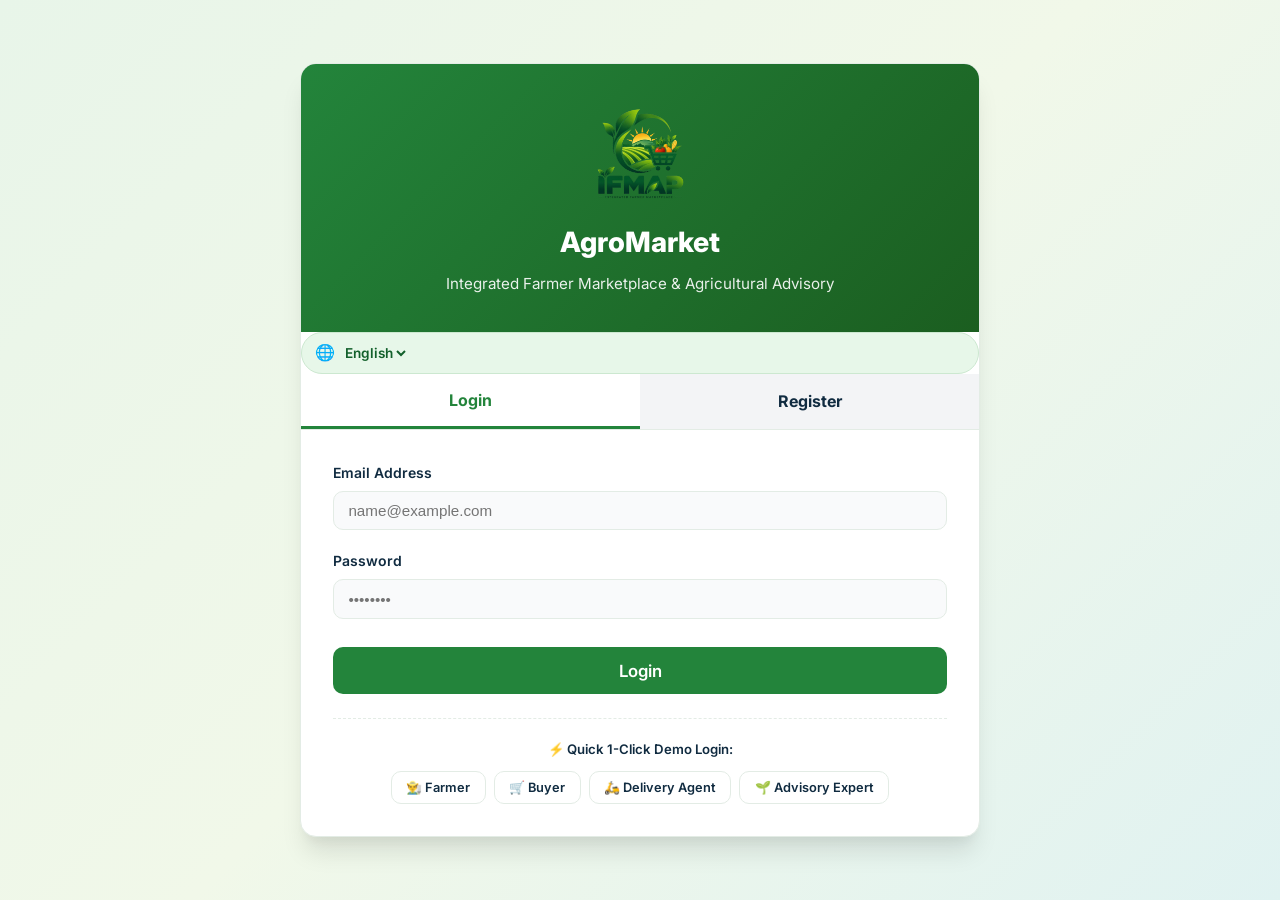
==== commit 428f668a: "Updated" ====
--- a/frontend/advisory-dashboard.html
+++ b/frontend/advisory-dashboard.html
@@ -9,6 +9,7 @@
   <link rel="preconnect" href="https://fonts.googleapis.com">
   <link rel="preconnect" href="https://fonts.gstatic.com" crossorigin>
   <link href="https://fonts.googleapis.com/css2?family=Inter:wght@400;500;600;700;800&display=swap" rel="stylesheet">
+  <link rel="icon" type="image/png" href="images/ifmap-logo.png">
 </head>
 <body>
 
@@ -16,20 +17,21 @@
   <nav class="navbar">
     <div class="nav-container">
       <a href="index.html" class="brand-logo">
-        <div class="leaf-icon">🌾</div>
-        <span data-i18n="platform_name">AgroMarket</span>
-      </a>
+    <img src="images/ifmap-logo.png"
+         alt="IFMAP"
+         class="dashboard-logo">
+</a>
 
       <div class="nav-actions">
         <!-- Language Switcher -->
         <div class="lang-select-wrap">
           <span>🌐</span>
           <select id="lang-select">
-          <option value="en">English</option>
-          <option value="hi">हिन्दी</option>
-          <option value="ta">தமிழ்</option>
-          <option value="te">తెలుగు</option>
-          </select>
+    <option value="en">English</option>
+    <option value="hi">हिन्दी</option>
+    <option value="ta">தமிழ்</option>
+    <option value="te">తెలుగు</option>
+</select>
         </div>
 
         <div class="user-badge">
@@ -169,9 +171,9 @@
     </div>
   </div>
 
-  <script src="js/weather.js"></script>
-  <script src="js/advisory.js"></script>
-  <script src="js/translations.js"></script>
+<script src="js/translations.js"></script>
 <script src="js/app.js"></script>
+<script src="js/weather.js"></script>
+<script src="js/advisory.js"></script>
 </body>
 </html>
--- a/frontend/css/style.css
+++ b/frontend/css/style.css
@@ -1935,4 +1935,131 @@
   align-items: center !important;
   gap: 10px !important;
   flex-wrap: wrap;
+}
+/* =========================================================
+   IFMAP PROJECT LOGO
+   ========================================================= */
+
+.project-logo {
+    width: 42px;
+    height: 42px;
+    object-fit: contain;
+    display: block;
+    flex-shrink: 0;
+}
+
+.brand-logo {
+    display: flex;
+    align-items: center;
+    gap: 10px;
+    text-decoration: none;
+}
+
+.brand-logo .project-logo {
+    width: 42px;
+    height: 42px;
+}
+/* =========================================================
+   IFMAP WELCOME SPLASH SCREEN
+   ========================================================= */
+
+#ifmap-welcome-splash {
+    position: fixed;
+    inset: 0;
+    z-index: 99999;
+
+    display: flex;
+    justify-content: center;
+    align-items: center;
+
+    background: linear-gradient(
+        135deg,
+        #064e3b,
+        #15803d,
+        #22c55e
+    );
+
+    opacity: 0;
+    visibility: hidden;
+
+    transition:
+        opacity 0.5s ease,
+        visibility 0.5s ease;
+}
+
+#ifmap-welcome-splash.show {
+    opacity: 1;
+    visibility: visible;
+}
+
+.ifmap-splash-content {
+    text-align: center;
+    color: white;
+
+    transform: scale(0.85);
+    opacity: 0;
+
+    animation: ifmapSplashEnter 0.8s ease forwards;
+}
+
+.ifmap-splash-logo {
+    width: 230px;
+    height: 230px;
+
+    object-fit: contain;
+
+    margin-bottom: 15px;
+
+    filter: drop-shadow(0 10px 25px rgba(0, 0, 0, 0.25));
+}
+
+.ifmap-splash-title {
+    font-size: 38px;
+    font-weight: 800;
+    letter-spacing: 2px;
+}
+
+.ifmap-splash-role {
+    margin-top: 8px;
+
+    font-size: 28px;
+    font-weight: 700;
+
+    letter-spacing: 3px;
+}
+
+.ifmap-splash-line {
+    width: 120px;
+    height: 3px;
+
+    margin: 20px auto;
+
+    background: white;
+    border-radius: 10px;
+}
+
+.ifmap-splash-subtitle {
+    font-size: 15px;
+    opacity: 0.9;
+    letter-spacing: 1px;
+}
+
+@keyframes ifmapSplashEnter {
+
+    from {
+        transform: scale(0.75);
+        opacity: 0;
+    }
+
+    to {
+        transform: scale(1);
+        opacity: 1;
+    }
+
+}
+
+.project-logo {
+    width: 150px;
+    height: auto;
+    object-fit: contain;
 }
--- a/frontend/css/dashboard.css
+++ b/frontend/css/dashboard.css
@@ -2402,4 +2402,914 @@
 
     position: static !important;
     background: #ffffff !important;
+}
+/* =========================================================
+   BUYER ADVISORY UI
+   ========================================================= */
+
+.advisory-page {
+    width: 100%;
+}
+
+
+/* Intro Header */
+
+.advisory-intro {
+    display: flex;
+    align-items: center;
+    gap: 1rem;
+    padding: 1.4rem 1.6rem;
+    margin-bottom: 1.25rem;
+
+    background: linear-gradient(
+        135deg,
+        #f0fdf4,
+        #ffffff
+    );
+
+    border: 1px solid #dcfce7;
+    border-radius: 14px;
+}
+
+.advisory-intro-icon {
+    width: 52px;
+    height: 52px;
+
+    display: flex;
+    align-items: center;
+    justify-content: center;
+
+    background: #dcfce7;
+    border-radius: 12px;
+
+    font-size: 1.7rem;
+}
+
+.advisory-intro h2 {
+    margin: 0 0 0.3rem;
+    color: #166534;
+    font-size: 1.35rem;
+}
+
+.advisory-intro p {
+    margin: 0;
+    color: #64748b;
+    font-size: 0.9rem;
+}
+
+
+/* Main Grid */
+
+.advisory-grid {
+    display: grid;
+
+    grid-template-columns:
+        minmax(0, 1.15fr)
+        minmax(0, 0.85fr);
+
+    gap: 1.25rem;
+
+    align-items: start;
+}
+
+
+/* Cards */
+
+.advisory-card {
+    background: #ffffff;
+
+    border: 1px solid #e2e8f0;
+    border-radius: 14px;
+
+    overflow: hidden;
+
+    box-shadow:
+        0 4px 12px rgba(15, 23, 42, 0.05);
+}
+
+
+/* Card Header */
+
+.advisory-card-header {
+    display: flex;
+    align-items: center;
+
+    gap: 0.85rem;
+
+    padding: 1.25rem 1.4rem;
+
+    border-bottom: 1px solid #e2e8f0;
+
+    background: #ffffff;
+}
+
+.advisory-card-icon {
+    width: 42px;
+    height: 42px;
+
+    display: flex;
+    align-items: center;
+    justify-content: center;
+
+    background: #f0fdf4;
+
+    border-radius: 10px;
+
+    font-size: 1.3rem;
+
+    flex-shrink: 0;
+}
+
+.advisory-card-header h3 {
+    margin: 0 0 0.2rem;
+
+    color: #1e293b;
+
+    font-size: 1.05rem;
+}
+
+.advisory-card-header p {
+    margin: 0;
+
+    color: #64748b;
+
+    font-size: 0.8rem;
+
+    line-height: 1.4;
+}
+
+
+/* Card Body */
+
+.advisory-card-body {
+    padding: 1.4rem;
+}
+
+
+/* Form */
+
+.advisory-form-group {
+    margin-bottom: 1.15rem;
+}
+
+.advisory-label {
+    display: block;
+
+    margin-bottom: 0.45rem;
+
+    color: #334155;
+
+    font-size: 0.88rem;
+
+    font-weight: 600;
+}
+
+.advisory-input {
+    width: 100%;
+
+    box-sizing: border-box;
+
+    padding: 0.75rem 0.85rem;
+
+    border: 1px solid #cbd5e1;
+
+    border-radius: 8px;
+
+    background: #ffffff;
+
+    color: #1e293b;
+
+    font-family: inherit;
+
+    font-size: 0.9rem;
+
+    transition:
+        border-color 0.2s ease,
+        box-shadow 0.2s ease;
+}
+
+.advisory-input:focus {
+    outline: none;
+
+    border-color: #16a34a;
+
+    box-shadow:
+        0 0 0 3px rgba(22, 163, 74, 0.1);
+}
+
+.advisory-input::placeholder {
+    color: #94a3b8;
+}
+
+.advisory-textarea {
+    min-height: 135px;
+
+    resize: vertical;
+}
+
+
+/* Submit Button */
+
+.advisory-submit-btn {
+    display: inline-flex;
+
+    align-items: center;
+
+    justify-content: center;
+
+    gap: 0.45rem;
+
+    min-width: 190px;
+}
+
+
+/* Previous Answers */
+
+.advisory-history {
+    min-height: 280px;
+}
+
+.advisory-history:empty::before {
+    content: "No questions submitted yet.";
+
+    display: flex;
+
+    align-items: center;
+
+    justify-content: center;
+
+    min-height: 240px;
+
+    color: #94a3b8;
+
+    font-size: 0.9rem;
+
+    text-align: center;
+}
+
+
+/* Responsive */
+
+@media (max-width: 900px) {
+
+    .advisory-grid {
+        grid-template-columns: 1fr;
+    }
+
+}
+
+
+@media (max-width: 600px) {
+
+    .advisory-intro {
+        align-items: flex-start;
+
+        padding: 1rem;
+    }
+
+    .advisory-intro-icon {
+        width: 44px;
+        height: 44px;
+
+        font-size: 1.4rem;
+    }
+
+    .advisory-intro h2 {
+        font-size: 1.1rem;
+    }
+
+    .advisory-card-body {
+        padding: 1rem;
+    }
+
+    .advisory-card-header {
+        padding: 1rem;
+    }
+
+    .advisory-submit-btn {
+        width: 100%;
+    }
+
+}
+/* =========================================================
+   FARMER UPI PROFILE
+   ========================================================= */
+
+.upi-profile-section {
+    padding: 1.5rem;
+    background: #ffffff;
+    border-radius: 14px;
+    border: 1px solid #e2e8f0;
+}
+
+.upi-profile-header {
+    display: flex;
+    align-items: center;
+    justify-content: space-between;
+    gap: 1rem;
+    margin-bottom: 1.5rem;
+}
+
+.upi-profile-header h3 {
+    margin: 0;
+    color: #1e293b;
+}
+
+.upi-subtitle {
+    margin: 0.3rem 0 0;
+    color: #64748b;
+    font-size: 0.85rem;
+}
+
+.upi-qr-container {
+    display: flex;
+    justify-content: center;
+    align-items: center;
+
+    padding: 1rem;
+    margin-bottom: 1.25rem;
+}
+
+.farmer-upi-qr {
+    width: 250px;
+    height: 250px;
+    object-fit: contain;
+
+    padding: 10px;
+
+    border: 2px dashed #16a34a;
+    border-radius: 14px;
+
+    background: #ffffff;
+}
+
+.upi-current-info {
+    text-align: center;
+    margin-bottom: 1.25rem;
+}
+
+.upi-current-info label {
+    display: block;
+
+    margin-bottom: 0.45rem;
+
+    color: #475569;
+    font-size: 0.85rem;
+    font-weight: 600;
+}
+
+.upi-id-display {
+    display: inline-block;
+
+    padding: 0.55rem 1rem;
+
+    background: #f0fdf4;
+
+    border-radius: 8px;
+
+    color: #16a34a;
+
+    font-weight: 700;
+
+    font-family: monospace;
+}
+
+.upi-edit-form {
+    padding: 1.15rem;
+
+    background: #f8fafc;
+
+    border: 1px solid #e2e8f0;
+
+    border-radius: 10px;
+
+    margin-top: 1rem;
+}
+
+.upi-edit-form label {
+    display: block;
+
+    margin-bottom: 0.45rem;
+
+    color: #334155;
+
+    font-size: 0.85rem;
+
+    font-weight: 600;
+}
+
+.upi-edit-form small {
+    display: block;
+
+    margin-top: 0.4rem;
+
+    color: #64748b;
+
+    font-size: 0.75rem;
+}
+
+.upi-edit-actions {
+    display: flex;
+
+    justify-content: flex-end;
+
+    gap: 0.6rem;
+
+    margin-top: 1rem;
+}
+
+.upi-info-text {
+    margin: 1rem 0 0;
+
+    color: #64748b;
+
+    font-size: 0.8rem;
+
+    text-align: center;
+
+    line-height: 1.5;
+}
+
+@media (max-width: 600px) {
+
+    .upi-profile-header {
+        align-items: flex-start;
+        flex-direction: column;
+    }
+
+    .upi-profile-header button {
+        width: 100%;
+    }
+
+    .farmer-upi-qr {
+        width: 210px;
+        height: 210px;
+    }
+
+    .upi-edit-actions {
+        flex-direction: column;
+    }
+
+    .upi-edit-actions button {
+        width: 100%;
+    }
+}
+
+/* =========================================
+   FARMER UPI EDIT FORM
+   ========================================= */
+
+.upi-edit-form {
+    margin-top: 1.5rem;
+    padding: 1.5rem;
+    background: #f8fafc;
+    border: 1px solid #e2e8f0;
+    border-radius: 14px;
+    animation: upiFormSlideDown 0.25s ease;
+}
+
+@keyframes upiFormSlideDown {
+    from {
+        opacity: 0;
+        transform: translateY(-8px);
+    }
+
+    to {
+        opacity: 1;
+        transform: translateY(0);
+    }
+}
+
+/* Header */
+
+.upi-edit-header {
+    display: flex;
+    align-items: center;
+    gap: 0.9rem;
+    margin-bottom: 1.4rem;
+}
+
+.upi-edit-icon {
+    width: 42px;
+    height: 42px;
+    border-radius: 10px;
+    background: #dcfce7;
+    display: flex;
+    align-items: center;
+    justify-content: center;
+    font-size: 1.2rem;
+}
+
+.upi-edit-header h4 {
+    margin: 0;
+    color: #1e293b;
+    font-size: 1rem;
+    font-weight: 700;
+}
+
+.upi-edit-header p {
+    margin: 0.25rem 0 0;
+    color: #64748b;
+    font-size: 0.82rem;
+}
+
+/* Input */
+
+.upi-input-group {
+    margin-bottom: 1.2rem;
+}
+
+.upi-input-group .form-label {
+    display: block;
+    margin-bottom: 0.5rem;
+    color: #334155;
+    font-size: 0.88rem;
+    font-weight: 600;
+}
+
+.upi-input-wrapper {
+    position: relative;
+    display: flex;
+    align-items: center;
+}
+
+.upi-input-icon {
+    position: absolute;
+    left: 13px;
+    z-index: 2;
+    font-size: 1rem;
+}
+
+.upi-input-wrapper .form-control {
+    width: 100%;
+    padding-left: 42px;
+    height: 46px;
+    border: 1px solid #cbd5e1;
+    border-radius: 9px;
+    background: #ffffff;
+    font-size: 0.92rem;
+    color: #1e293b;
+    transition: all 0.2s ease;
+}
+
+.upi-input-wrapper .form-control:focus {
+    outline: none;
+    border-color: #16a34a;
+    box-shadow: 0 0 0 3px rgba(22, 163, 74, 0.12);
+}
+
+.upi-input-wrapper .form-control::placeholder {
+    color: #94a3b8;
+}
+
+/* Hint */
+
+.upi-input-hint {
+    display: block;
+    margin-top: 0.45rem;
+    color: #64748b;
+    font-size: 0.78rem;
+}
+
+/* Buttons */
+
+.upi-edit-actions {
+    display: flex;
+    justify-content: flex-end;
+    gap: 0.7rem;
+    padding-top: 0.8rem;
+    border-top: 1px solid #e2e8f0;
+}
+
+.upi-edit-actions .btn {
+    min-width: 110px;
+    height: 42px;
+    border-radius: 8px;
+}
+
+/* Mobile */
+
+@media (max-width: 600px) {
+
+    .upi-edit-form {
+        padding: 1rem;
+    }
+
+    .upi-edit-header {
+        align-items: flex-start;
+    }
+
+    .upi-edit-actions {
+        flex-direction: column;
+    }
+
+    .upi-edit-actions .btn {
+        width: 100%;
+    }
+}
+
+.dashboard-logo {
+    width: 145px;
+    height: 55px;
+    object-fit: contain;
+}
+/* =========================================================
+   FINAL FIX - BUYER CHECKOUT & PAYMENT LAYOUT
+   ========================================================= */
+
+/* Checkout modal */
+#checkout-modal .modal-box {
+    width: min(720px, 94vw) !important;
+    max-width: 720px !important;
+    max-height: 90vh !important;
+    overflow: hidden !important;
+    box-sizing: border-box !important;
+}
+
+/* Checkout body must NOT use a narrow grid column */
+#checkout-modal .modal-body {
+    display: block !important;
+    width: 100% !important;
+    max-width: 100% !important;
+    box-sizing: border-box !important;
+    overflow-y: auto !important;
+    padding: 24px 28px !important;
+}
+
+/* Payment method section */
+#checkout-modal .payment-method-grid {
+    display: grid !important;
+    grid-template-columns: repeat(2, minmax(0, 1fr)) !important;
+    width: 100% !important;
+    gap: 16px !important;
+    box-sizing: border-box !important;
+}
+
+#checkout-modal .payment-method-card {
+    width: 100% !important;
+    min-width: 0 !important;
+    box-sizing: border-box !important;
+}
+
+/* UPI QR section */
+#checkout-modal #upi-qr-display-box {
+    display: flex !important;
+    flex-direction: column !important;
+    align-items: center !important;
+    justify-content: center !important;
+    width: 100% !important;
+    max-width: 100% !important;
+    box-sizing: border-box !important;
+    text-align: center !important;
+    margin: 20px 0 !important;
+    padding: 20px !important;
+}
+
+/* QR image */
+#checkout-modal #pay-qr-img {
+    display: block !important;
+    width: 180px !important;
+    height: 180px !important;
+    max-width: 180px !important;
+    object-fit: contain !important;
+    margin: 15px auto !important;
+}
+
+/* =========================================================
+   DELIVERY DETAILS - IMPORTANT FIX
+   ========================================================= */
+
+#checkout-modal .checkout-delivery-box {
+    display: block !important;
+
+    /* THIS IS THE IMPORTANT FIX */
+    grid-column: 1 / -1 !important;
+
+    width: 100% !important;
+    max-width: 100% !important;
+    min-width: 0 !important;
+
+    box-sizing: border-box !important;
+
+    margin: 20px 0 0 0 !important;
+    padding: 0 !important;
+
+    float: none !important;
+}
+
+/* Delivery heading */
+#checkout-modal .checkout-delivery-box .checkout-section-title {
+    display: flex !important;
+    align-items: center !important;
+
+    width: 100% !important;
+    max-width: 100% !important;
+
+    margin: 0 0 18px 0 !important;
+}
+
+/* Every delivery form group */
+#checkout-modal .checkout-delivery-box .form-group {
+    display: block !important;
+
+    width: 100% !important;
+    max-width: 100% !important;
+    min-width: 0 !important;
+
+    box-sizing: border-box !important;
+
+    margin: 0 0 18px 0 !important;
+    padding: 0 !important;
+
+    float: none !important;
+}
+
+/* Delivery labels */
+#checkout-modal .checkout-delivery-box .form-label {
+    display: block !important;
+
+    width: 100% !important;
+    max-width: 100% !important;
+
+    box-sizing: border-box !important;
+
+    margin: 0 0 7px 0 !important;
+    padding: 0 !important;
+
+    white-space: normal !important;
+    word-break: normal !important;
+    overflow-wrap: break-word !important;
+
+    float: none !important;
+}
+
+/* Address, phone and UTR */
+#checkout-modal #checkout-address,
+#checkout-modal #checkout-phone,
+#checkout-modal #checkout-utr {
+    display: block !important;
+
+    width: 100% !important;
+    max-width: 100% !important;
+    min-width: 0 !important;
+
+    box-sizing: border-box !important;
+
+    margin: 0 !important;
+}
+
+/* Address */
+#checkout-modal #checkout-address {
+    min-height: 90px !important;
+    resize: vertical !important;
+}
+
+/* Phone */
+#checkout-modal #checkout-phone {
+    height: 46px !important;
+}
+
+/* UTR */
+#checkout-modal #checkout-utr {
+    height: 46px !important;
+}
+
+/* UTR helper text */
+#checkout-modal #checkout-utr-group small {
+    display: block !important;
+
+    width: 100% !important;
+    max-width: 100% !important;
+
+    margin-top: 6px !important;
+
+    line-height: 1.5 !important;
+    white-space: normal !important;
+}
+
+/* Footer */
+#checkout-modal .modal-footer {
+    display: flex !important;
+    align-items: center !important;
+    justify-content: space-between !important;
+
+    width: 100% !important;
+    box-sizing: border-box !important;
+
+    gap: 16px !important;
+    flex-wrap: wrap !important;
+}
+
+/* Mobile */
+@media (max-width: 600px) {
+
+    #checkout-modal .modal-box {
+        width: 96vw !important;
+        max-width: 96vw !important;
+        max-height: 94vh !important;
+    }
+
+    #checkout-modal .modal-body {
+        padding: 18px !important;
+    }
+
+    #checkout-modal .payment-method-grid {
+        grid-template-columns: 1fr !important;
+    }
+
+    #checkout-modal .modal-footer {
+        flex-direction: column !important;
+    }
+
+    #checkout-modal .modal-footer button {
+        width: 100% !important;
+    }
+
+    #checkout-modal #pay-qr-img {
+        width: 160px !important;
+        height: 160px !important;
+    }
+}
+
+/* ================================
+   CHECKOUT STEP ALIGNMENT FIX
+   ================================ */
+
+.checkout-step,
+.payment-step,
+.step-item,
+.checkout-step-header {
+    display: flex !important;
+    align-items: center !important;
+    gap: 10px !important;
+    width: 100% !important;
+}
+
+.checkout-step .step-number,
+.payment-step .step-number,
+.step-item .step-number {
+    flex: 0 0 40px !important;
+    width: 40px !important;
+    height: 40px !important;
+    display: flex !important;
+    align-items: center !important;
+    justify-content: center !important;
+    border-radius: 50% !important;
+}
+
+.checkout-step .step-title,
+.payment-step .step-title,
+.step-item .step-title {
+    flex: 1 !important;
+    width: auto !important;
+    min-width: 0 !important;
+    text-align: left !important;
+    white-space: normal !important;
+    word-break: normal !important;
+}
+
+/* ================================
+   CHECKOUT SECTION TITLE ALIGNMENT
+   ================================ */
+
+.checkout-section-title {
+    display: flex !important;
+    align-items: center !important;
+    justify-content: flex-start !important;
+    gap: 10px !important;
+    width: 100% !important;
+    margin: 20px 0 12px !important;
+    text-align: left !important;
+}
+
+.checkout-section-title > span:first-child {
+    flex: 0 0 32px !important;
+    width: 32px !important;
+    height: 32px !important;
+    display: flex !important;
+    align-items: center !important;
+    justify-content: center !important;
+    border-radius: 50% !important;
+    background: #dcfce7 !important;
+    color: #15803d !important;
+    font-weight: 700 !important;
+    font-size: 16px !important;
+}
+
+.checkout-section-title > span:last-child {
+    flex: 1 !important;
+    width: auto !important;
+    display: block !important;
+    white-space: nowrap !important;
+    text-align: left !important;
+    font-weight: 700 !important;
+    color: #166534 !important;
+    font-size: 16px !important;
+}
+.checkout-section .form-label,
+.checkout-section label {
+    display: block !important;
+    width: 100% !important;
+    text-align: left !important;
+    margin-bottom: 8px !important;
 }
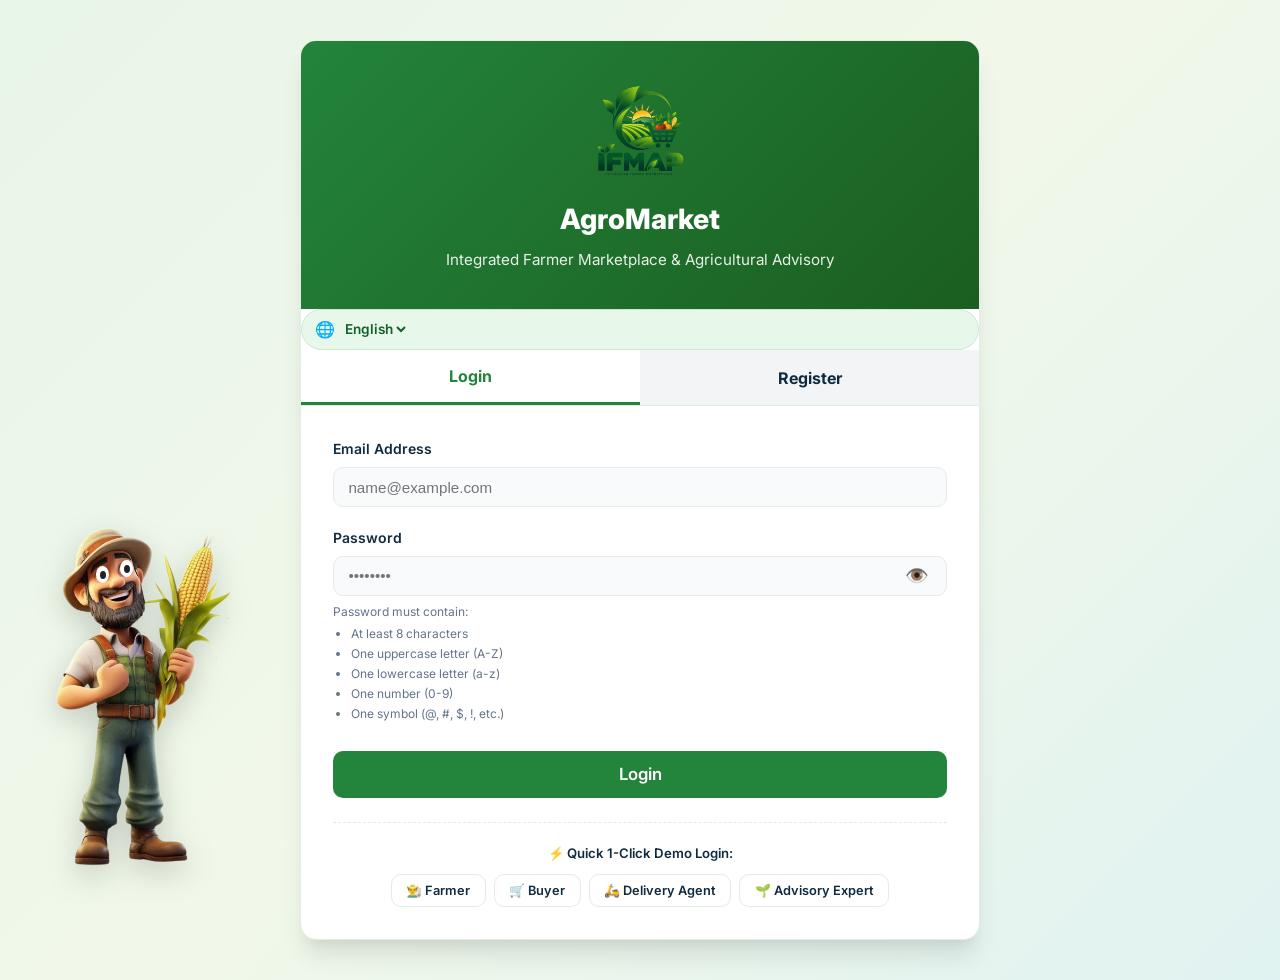
==== commit 6cfb0390: "Updated" ====
--- a/frontend/advisory-dashboard.html
+++ b/frontend/advisory-dashboard.html
@@ -45,7 +45,42 @@
 
   <!-- Main Container -->
   <div class="dashboard-container">
-    
+<!-- Advisor Portal Welcome Video -->
+<section class="farmer-welcome-area" id="advisor-welcome-area">
+  <div class="farmer-welcome-content">
+
+    <div class="farmer-video-wrapper">
+      <video
+        id="advisor-portal-video"
+        class="farmer-portal-video"
+        autoplay
+        muted
+        loop
+        playsinline
+        preload="auto"
+        aria-label="Advisor Portal welcome animation">
+
+        <source
+          src="videos/advisor-portal-animation.mp4"
+          type="video/mp4">
+
+        Your browser does not support HTML video.
+      </video>
+
+      <a href="index.html"
+         class="video-web-logo"
+         aria-label="IFMAP Home">
+        <img src="images/ifmap-logo.png" alt="IFMAP Logo">
+      </a>
+    </div>
+
+    <p id="advisor-portal-subtitle" class="portal-video-subtitle">
+      Provide trusted agricultural guidance, share expert recommendations,
+      and help farmers improve crop productivity.
+    </p>
+
+  </div>
+</section>
     <div class="dashboard-header">
       <div class="dashboard-title">
         <h2 data-i18n="advisory_portal">Agricultural Advisory Panel</h2>
--- a/frontend/css/style.css
+++ b/frontend/css/style.css
@@ -2062,4 +2062,90 @@
     width: 150px;
     height: auto;
     object-fit: contain;
+}
+
+/* =========================================================
+   WELCOME SPLASH - CENTER LOGO FOR ALL ROLES
+   ========================================================= */
+
+#welcome-splash {
+    display: none;
+    align-items: center;
+    justify-content: center;
+    text-align: center;
+}
+
+#welcome-splash.show {
+    display: flex;
+}
+
+#welcome-splash .welcome-content {
+    width: 100%;
+    max-width: 600px;
+    display: flex;
+    flex-direction: column;
+    align-items: center;
+    justify-content: center;
+    text-align: center;
+}
+
+#welcome-splash .welcome-logo {
+    display: block;
+    width: 190px;
+    height: 190px;
+    object-fit: contain;
+    margin: 0 auto 25px auto;
+    position: relative;
+    transform: translateX(100px);
+}
+
+.feature-details {
+    margin-top: 16px;
+    padding: 20px;
+    background: #f0faf2;
+    border: 1px solid #d5ead9;
+    border-radius: 12px;
+    color: #244b31;
+}
+
+.feature-details[hidden] {
+    display: none;
+}
+
+/* Feature details */
+.feature-details {
+    margin-top: 16px;
+    padding: 16px;
+    text-align: left;
+    border-radius: 12px;
+    background: #f0faf2;
+    border: 1px solid #d8eadb;
+}
+
+.feature-details[hidden] {
+    display: none !important;
+}
+
+.feature-details ul {
+    margin: 0;
+    padding-left: 20px;
+}
+
+.feature-details li {
+    margin-bottom: 8px;
+    line-height: 1.6;
+}
+
+.feature-details[hidden] {
+    display: none !important;
+}
+
+/* FIX: Learn More feature details visibility */
+
+.feature-details[hidden] {
+    display: none !important;
+}
+
+.feature-details:not([hidden]) {
+    display: block !important;
 }
--- a/frontend/css/dashboard.css
+++ b/frontend/css/dashboard.css
@@ -3312,4 +3312,819 @@
     width: 100% !important;
     text-align: left !important;
     margin-bottom: 8px !important;
+}
+
+/* =========================================================
+   DELIVERY BOY - BANK DETAILS EDIT FORM
+   ========================================================= */
+
+.bank-edit-card {
+    margin-top: 20px;
+    padding: 24px;
+    background: #ffffff;
+    border: 1px solid #dfe7e2;
+    border-radius: 16px;
+    box-shadow: 0 6px 20px rgba(0, 0, 0, 0.06);
+    animation: bankEditOpen 0.25s ease;
+}
+
+@keyframes bankEditOpen {
+    from {
+        opacity: 0;
+        transform: translateY(-8px);
+    }
+
+    to {
+        opacity: 1;
+        transform: translateY(0);
+    }
+}
+
+/* Header */
+
+.bank-edit-header {
+    margin-bottom: 22px;
+    padding-bottom: 16px;
+    border-bottom: 1px solid #e8eee9;
+}
+
+.bank-edit-header h3 {
+    margin: 0;
+    font-size: 20px;
+    color: #164e2d;
+    font-weight: 700;
+}
+
+.bank-edit-header p {
+    margin: 6px 0 0;
+    color: #64748b;
+    font-size: 14px;
+}
+
+/* Form grid */
+
+.bank-form-grid {
+    display: grid;
+    grid-template-columns: 1fr 1fr;
+    gap: 18px;
+}
+
+.bank-full-width {
+    grid-column: 1 / -1;
+}
+
+/* Labels */
+
+.bank-form-group label {
+    display: block;
+    margin-bottom: 8px;
+    color: #334155;
+    font-size: 14px;
+    font-weight: 600;
+}
+
+/* Inputs */
+
+.bank-form-group input {
+    width: 100%;
+    box-sizing: border-box;
+    height: 46px;
+    padding: 0 14px;
+    border: 1px solid #d5ded8;
+    border-radius: 10px;
+    background: #f8faf9;
+    color: #1e293b;
+    font-size: 15px;
+    outline: none;
+    transition: all 0.2s ease;
+}
+
+.bank-form-group input::placeholder {
+    color: #94a3b8;
+}
+
+.bank-form-group input:hover {
+    border-color: #9fb9a8;
+}
+
+.bank-form-group input:focus {
+    background: #ffffff;
+    border-color: #198754;
+    box-shadow: 0 0 0 3px rgba(25, 135, 84, 0.12);
+}
+
+/* Buttons */
+
+.bank-edit-actions {
+    display: flex;
+    gap: 12px;
+    margin-top: 24px;
+    padding-top: 18px;
+    border-top: 1px solid #e8eee9;
+}
+
+.bank-save-btn,
+.bank-cancel-btn {
+    height: 44px;
+    padding: 0 22px;
+    border-radius: 9px;
+    font-size: 14px;
+    font-weight: 600;
+    cursor: pointer;
+    transition: all 0.2s ease;
+}
+
+.bank-save-btn {
+    border: none;
+    background: #198754;
+    color: #ffffff;
+}
+
+.bank-save-btn:hover {
+    background: #157347;
+    transform: translateY(-1px);
+    box-shadow: 0 5px 12px rgba(25, 135, 84, 0.22);
+}
+
+.bank-cancel-btn {
+    border: 1px solid #d5ded8;
+    background: #ffffff;
+    color: #475569;
+}
+
+.bank-cancel-btn:hover {
+    background: #f1f5f3;
+    border-color: #b8c8bd;
+}
+
+/* Mobile */
+
+@media (max-width: 650px) {
+
+    .bank-edit-card {
+        padding: 18px;
+    }
+
+    .bank-form-grid {
+        grid-template-columns: 1fr;
+        gap: 16px;
+    }
+
+    .bank-full-width {
+        grid-column: auto;
+    }
+
+    .bank-edit-actions {
+        flex-direction: column;
+    }
+
+    .bank-save-btn,
+    .bank-cancel-btn {
+        width: 100%;
+    }
+}
+
+.no-product-image {
+    width: 100%;
+    height: 180px;
+    background: #f1f5f3;
+    color: #64748b;
+    display: flex;
+    flex-direction: column;
+    align-items: center;
+    justify-content: center;
+    gap: 8px;
+    font-size: 14px;
+    font-weight: 600;
+}
+
+.no-product-image span:first-child {
+    font-size: 32px;
+    opacity: 0.7;
+}
+
+/* =========================================================
+   DELIVERY BOY - OTP VERIFICATION MODAL
+   ========================================================= */
+
+.delivery-otp-modal {
+    width: min(560px, 94vw);
+    max-height: 92vh;
+    overflow-y: auto;
+    padding: 0;
+    border-radius: 18px;
+    overflow-x: hidden;
+}
+
+
+/* =========================
+   HEADER
+   ========================= */
+
+.delivery-otp-header {
+    display: flex;
+    align-items: center;
+    justify-content: space-between;
+    padding: 1.25rem 1.5rem;
+    background: linear-gradient(135deg, #064e3b, #15803d);
+    color: white;
+}
+
+.delivery-otp-title {
+    display: flex;
+    align-items: center;
+    gap: 0.9rem;
+}
+
+.delivery-otp-icon {
+    width: 48px;
+    height: 48px;
+    border-radius: 12px;
+    background: rgba(255,255,255,0.15);
+    display: flex;
+    align-items: center;
+    justify-content: center;
+    font-size: 1.5rem;
+}
+
+.delivery-otp-title h3 {
+    margin: 0;
+    font-size: 1.2rem;
+    font-weight: 800;
+    color: white;
+}
+
+.delivery-otp-title span {
+    display: block;
+    margin-top: 3px;
+    font-size: 0.78rem;
+    color: rgba(255,255,255,0.8);
+}
+
+.delivery-otp-close {
+    color: white !important;
+    background: rgba(255,255,255,0.12) !important;
+    border-radius: 8px;
+    width: 34px;
+    height: 34px;
+}
+
+.delivery-otp-close:hover {
+    background: rgba(255,255,255,0.22) !important;
+}
+
+
+/* =========================
+   BODY
+   ========================= */
+
+.delivery-otp-body {
+    padding: 1.5rem;
+    background: #ffffff;
+}
+
+
+/* =========================
+   ORDER INFORMATION
+   ========================= */
+
+.delivery-order-info {
+    display: flex;
+    align-items: center;
+    gap: 0.9rem;
+    padding: 0.9rem 1rem;
+    background: #f8fafc;
+    border: 1px solid #e2e8f0;
+    border-radius: 12px;
+    margin-bottom: 1.2rem;
+}
+
+.delivery-order-icon {
+    width: 42px;
+    height: 42px;
+    border-radius: 10px;
+    background: #ecfdf5;
+    display: flex;
+    align-items: center;
+    justify-content: center;
+    font-size: 1.25rem;
+}
+
+.delivery-order-label {
+    display: block;
+    font-size: 0.72rem;
+    color: #64748b;
+    margin-bottom: 3px;
+}
+
+.delivery-order-info strong {
+    display: block;
+    font-size: 0.95rem;
+    color: #0f172a;
+}
+
+
+/* =========================
+   OTP INSTRUCTION
+   ========================= */
+
+.delivery-otp-instruction {
+    display: flex;
+    gap: 0.85rem;
+    padding: 1rem;
+    background: #eff6ff;
+    border: 1px solid #bfdbfe;
+    border-radius: 12px;
+    margin-bottom: 1.25rem;
+}
+
+.instruction-icon {
+    font-size: 1.3rem;
+    flex-shrink: 0;
+}
+
+.delivery-otp-instruction h4 {
+    margin: 0 0 4px;
+    color: #1e3a8a;
+    font-size: 0.95rem;
+}
+
+.delivery-otp-instruction p {
+    margin: 0;
+    color: #475569;
+    font-size: 0.82rem;
+    line-height: 1.5;
+}
+
+
+/* =========================
+   COD CARD
+   ========================= */
+
+.delivery-cod-card {
+    background: #fffbeb;
+    border: 1px solid #fcd34d;
+    border-radius: 14px;
+    padding: 1.1rem;
+    margin-bottom: 1.25rem;
+}
+
+.cod-card-header {
+    display: flex;
+    align-items: center;
+    gap: 0.7rem;
+    margin-bottom: 1rem;
+}
+
+.cod-card-icon {
+    width: 40px;
+    height: 40px;
+    border-radius: 10px;
+    background: #fef3c7;
+    display: flex;
+    align-items: center;
+    justify-content: center;
+    font-size: 1.2rem;
+}
+
+.cod-card-header h4 {
+    margin: 0;
+    color: #92400e;
+    font-size: 0.95rem;
+}
+
+.cod-card-header span {
+    display: block;
+    margin-top: 2px;
+    color: #a16207;
+    font-size: 0.75rem;
+}
+
+
+/* COD amount */
+
+.cod-amount-box {
+    display: flex;
+    align-items: center;
+    justify-content: space-between;
+    background: white;
+    border: 1px solid #fde68a;
+    border-radius: 10px;
+    padding: 0.8rem 1rem;
+    margin-bottom: 0.8rem;
+}
+
+.cod-amount-box span {
+    color: #78350f;
+    font-size: 0.8rem;
+}
+
+.cod-amount-box strong {
+    color: #92400e;
+    font-size: 1.25rem;
+}
+
+
+/* COD shares */
+
+.cod-share-grid {
+    display: grid;
+    grid-template-columns: 1fr 1fr;
+    gap: 0.7rem;
+    margin-bottom: 0.9rem;
+}
+
+.cod-share-item {
+    background: white;
+    border: 1px solid #fed7aa;
+    border-radius: 9px;
+    padding: 0.7rem;
+}
+
+.cod-share-item span {
+    display: block;
+    color: #78350f;
+    font-size: 0.72rem;
+}
+
+.cod-share-item strong {
+    display: block;
+    color: #92400e;
+    font-size: 0.95rem;
+    margin-top: 3px;
+}
+
+.cod-share-item small {
+    color: #a16207;
+    font-size: 0.7rem;
+}
+
+.cod-share-item.agent-share strong {
+    color: #16a34a;
+}
+
+
+/* COD QR */
+
+.cod-qr-text {
+    margin: 0 0 0.7rem;
+    text-align: center;
+    color: #78350f;
+    font-size: 0.76rem;
+    line-height: 1.45;
+}
+
+.cod-qr-container {
+    width: 135px;
+    height: 135px;
+    margin: 0 auto 0.9rem;
+    padding: 7px;
+    background: white;
+    border: 1px solid #e5e7eb;
+    border-radius: 10px;
+}
+
+.cod-qr-container img {
+    width: 100%;
+    height: 100%;
+    object-fit: contain;
+}
+
+
+/* Payment button */
+
+.delivery-payment-btn {
+    width: 100%;
+    border: none;
+    border-radius: 9px;
+    padding: 0.75rem 1rem;
+    background: #f59e0b;
+    color: white;
+    font-weight: 700;
+    cursor: pointer;
+    transition: 0.2s ease;
+}
+
+.delivery-payment-btn:hover {
+    background: #d97706;
+    transform: translateY(-1px);
+}
+
+.delivery-payment-btn span {
+    font-weight: 600;
+}
+
+
+/* =========================
+   OTP ENTRY
+   ========================= */
+
+.otp-entry-section {
+    text-align: center;
+    margin: 1.4rem 0;
+}
+
+.otp-entry-label {
+    display: block;
+    color: #0f172a;
+    font-size: 0.9rem;
+    font-weight: 700;
+    margin-bottom: 0.7rem;
+}
+
+.otp-input-wrapper {
+    position: relative;
+    width: 250px;
+    max-width: 100%;
+    margin: 0 auto;
+}
+
+.otp-lock-icon {
+    position: absolute;
+    left: 14px;
+    top: 50%;
+    transform: translateY(-50%);
+    font-size: 1rem;
+    z-index: 2;
+}
+
+.delivery-otp-input {
+    width: 100%;
+    height: 58px;
+    box-sizing: border-box;
+    border: 2px solid #cbd5e1;
+    border-radius: 12px;
+    background: #f8fafc;
+    padding: 0 15px 0 43px;
+    text-align: center;
+    font-size: 1.55rem;
+    font-weight: 800;
+    letter-spacing: 8px;
+    color: #0f172a;
+    outline: none;
+    transition: 0.2s ease;
+}
+
+.delivery-otp-input:focus {
+    border-color: #16a34a;
+    background: white;
+    box-shadow: 0 0 0 4px rgba(22,163,74,0.12);
+}
+
+.delivery-otp-input::placeholder {
+    color: #94a3b8;
+    letter-spacing: 8px;
+}
+
+.otp-helper-text {
+    margin: 0.55rem 0 0;
+    color: #64748b;
+    font-size: 0.74rem;
+}
+
+
+/* =========================
+   SECURITY MESSAGE
+   ========================= */
+
+.delivery-security-note {
+    display: flex;
+    align-items: flex-start;
+    gap: 0.7rem;
+    background: #f0fdf4;
+    border: 1px solid #bbf7d0;
+    border-radius: 10px;
+    padding: 0.8rem 0.9rem;
+}
+
+.security-icon {
+    width: 25px;
+    height: 25px;
+    flex-shrink: 0;
+    border-radius: 50%;
+    background: #16a34a;
+    color: white;
+    display: flex;
+    align-items: center;
+    justify-content: center;
+    font-size: 0.75rem;
+    font-weight: 800;
+}
+
+.delivery-security-note strong {
+    display: block;
+    color: #166534;
+    font-size: 0.78rem;
+    margin-bottom: 2px;
+}
+
+.delivery-security-note p {
+    margin: 0;
+    color: #166534;
+    font-size: 0.72rem;
+    line-height: 1.4;
+}
+
+
+/* =========================
+   FOOTER
+   ========================= */
+
+.delivery-otp-footer {
+    display: flex;
+    justify-content: flex-end;
+    gap: 0.7rem;
+    padding: 1rem 1.5rem;
+    background: #f8fafc;
+    border-top: 1px solid #e2e8f0;
+}
+
+.delivery-cancel-btn,
+.delivery-confirm-btn {
+    min-width: 145px;
+    padding: 0.75rem 1.1rem;
+    border-radius: 9px;
+    font-weight: 700;
+    cursor: pointer;
+    transition: 0.2s ease;
+}
+
+.delivery-cancel-btn {
+    background: white;
+    color: #334155;
+    border: 1px solid #cbd5e1;
+}
+
+.delivery-cancel-btn:hover {
+    background: #f1f5f9;
+}
+
+.delivery-confirm-btn {
+    background: #16a34a;
+    color: white;
+    border: none;
+}
+
+.delivery-confirm-btn:hover {
+    background: #15803d;
+    transform: translateY(-1px);
+}
+
+
+/* =========================
+   MOBILE
+   ========================= */
+
+@media (max-width: 600px) {
+
+    .delivery-otp-body {
+        padding: 1rem;
+    }
+
+    .delivery-otp-header {
+        padding: 1rem;
+    }
+
+    .delivery-otp-footer {
+        padding: 0.85rem 1rem;
+        flex-direction: column-reverse;
+    }
+
+    .delivery-cancel-btn,
+    .delivery-confirm-btn {
+        width: 100%;
+    }
+
+    .cod-share-grid {
+        grid-template-columns: 1fr;
+    }
+
+    .delivery-otp-input {
+        height: 54px;
+        font-size: 1.35rem;
+    }
+}
+
+
+/* Keep the welcome video aligned to the left */
+.farmer-welcome-content {
+    display: flex;
+    flex-direction: column;
+    align-items: flex-start;
+    gap: 8px;
+
+    width: 100%;
+    max-width: 100%;
+    min-width: 0;
+
+    border-radius: 0;
+    overflow: visible;
+}
+
+/* Video with four smooth rounded corners */
+
+/* Round all four video corners */
+.farmer-welcome-content {
+    display: flex;
+    flex-direction: column;
+    align-items: flex-start;
+    gap: 8px;
+    width: 100%;
+    max-width: 100%;
+    min-width: 0;
+}
+
+/* Clip the video evenly at every corner */
+
+
+
+.farmer-portal-video {
+    display: block;
+    width: 300px;
+    max-width: 100%;
+    height: auto;
+    aspect-ratio: auto;
+
+    object-fit: contain;
+    object-position: left center;
+
+    margin: 0;
+    padding: 0;
+    border: none;
+    border-radius: 24px;
+
+    /* Clip all four corners */
+    overflow: hidden;
+    clip-path: inset(0 round 24px);
+
+    background: transparent;
+}
+
+
+
+.video-web-logo {
+    position: absolute;
+    right: 1100px;
+    bottom: 470px;
+    z-index: 5;
+
+    display: flex;
+    align-items: center;
+    justify-content: center;
+
+    width: 30px;
+    height: 30px;
+    padding: 4px;
+    box-sizing: border-box;
+
+    background: rgba(255, 255, 255, 0.95);
+    border-radius: 50%;
+    box-shadow: 0 2px 8px rgba(0, 0, 0, 0.15);
+}
+
+.video-web-logo img {
+    width: 100%;
+    height: 100%;
+    object-fit: contain;
+    display: block;
+}
+
+
+#farmer-portal-subtitle {
+    display: block;
+    margin: 12px 0 24px;
+    line-height: 1.5;
+    font-weight: 700;
+    color: #12452d;
+}
+
+
+/* Delivery Portal video subtitle */
+#delivery-portal-subtitle {
+    display: block;
+    margin: 12px 0 24px;
+    line-height: 1.5;
+    font-weight: 700;
+    color: #173b2b;
+    text-align: left;
+}
+
+/* Buyer Portal subtitle */
+#buyer-portal-subtitle {
+    display: block;
+    margin: 12px 0 24px;
+    line-height: 1.5;
+    font-weight: 700;
+    color: #173b2b;
+    text-align: left;
+}
+
+/* Advisor Portal Video Subtitle */
+#advisor-portal-subtitle {
+  display: block;
+  margin: 12px 0 24px;
+  line-height: 1.5;
+  font-weight: 700;
+  color: #173b2b;
+  text-align: left;
 }
